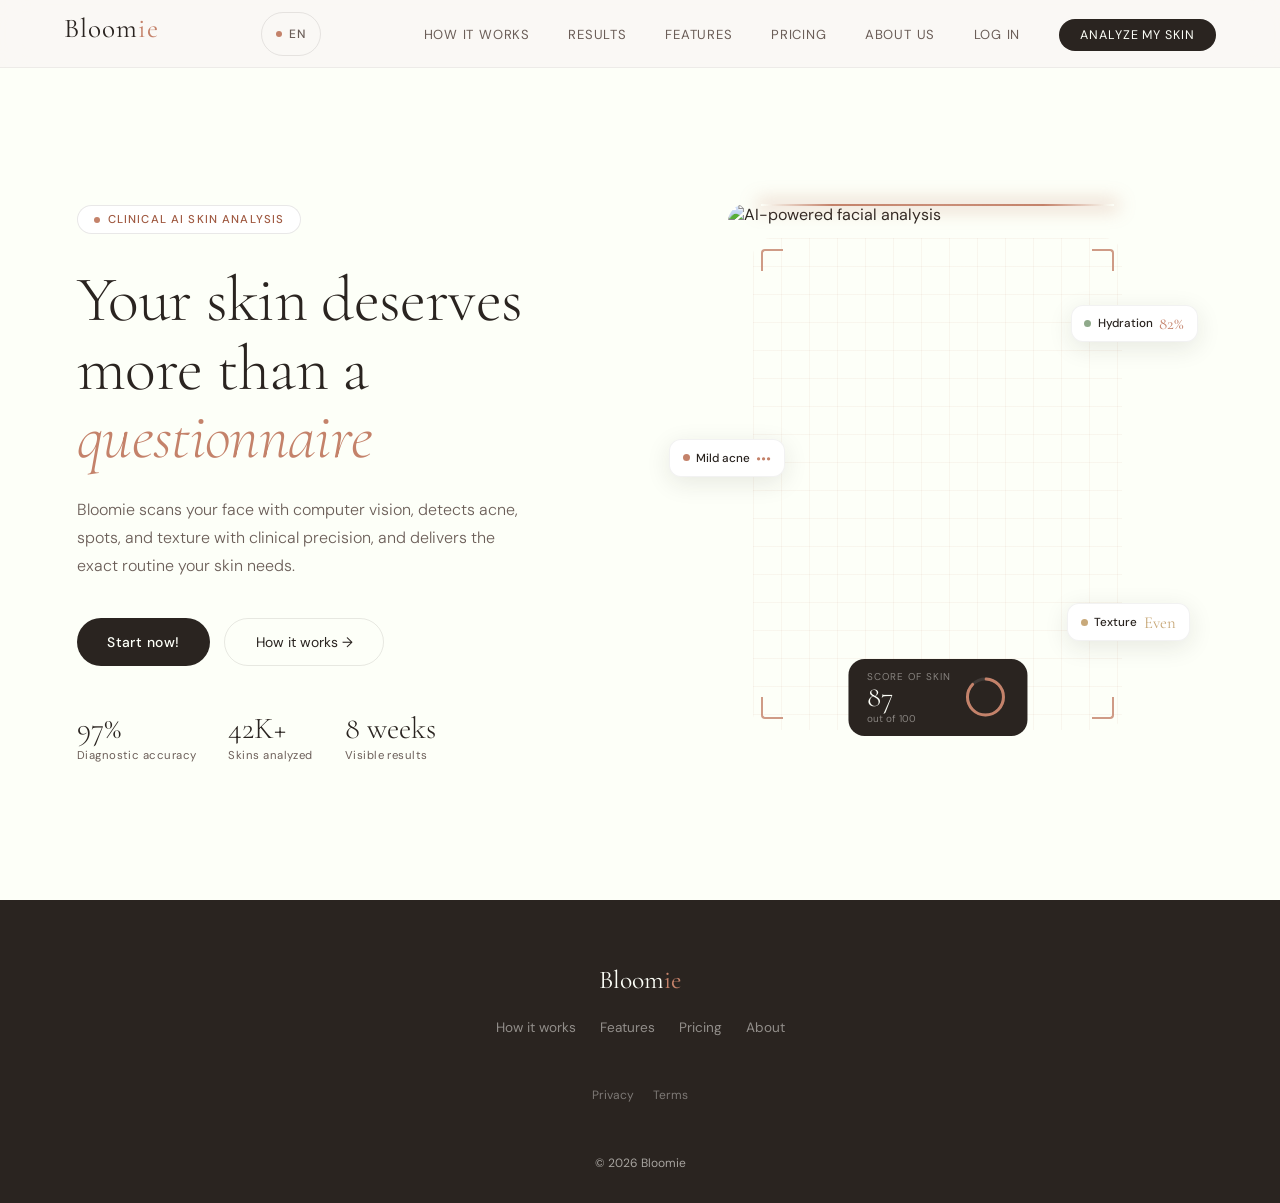
==== index.html @ e4fd3817 "feat(menu-plan): update index html with new URLs" ====
<!doctype html>
<html lang="en">
  <head>
    <meta charset="UTF-8" />
    <meta name="viewport" content="width=device-width, initial-scale=1.0" />
    <title>Bloomie — AI Skin Analysis & Personalized Skincare</title>
    <meta name="description" content="AI-powered skin analysis that detects acne, spots, and texture to create your personalized skincare routine." />
    <meta name="robots" content="index, follow" />
    <link rel="canonical" href="https://bloomie.app/" />
    <meta property="og:type" content="website" />
    <meta property="og:url" content="https://bloomie.app/" />
    <meta property="og:title" content="Bloomie — AI Skin Analysis" />
    <meta property="og:description" content="Upload a photo and get a personalized skincare routine powered by AI." />
    <meta property="og:image" content="https://bloomie.app/assets/og-cover.jpg" />
    <meta name="twitter:card" content="summary_large_image" />
    <meta name="twitter:title" content="Bloomie — AI Skin Analysis" />
    <meta name="twitter:description" content="Smarter skincare powered by AI." />
    <meta name="twitter:image" content="https://bloomie.app/assets/og-cover.jpg" />
    <link rel="icon" href="assets/favicon.ico" />
    <link rel="icon" href="assets/favicon.svg" type="image/svg+xml" />
    <link rel="apple-touch-icon" href="assets/apple-touch-icon.png" />
    <link rel="preconnect" href="https://fonts.googleapis.com" />
    <link rel="preconnect" href="https://fonts.gstatic.com" crossorigin />
    <link href="https://fonts.googleapis.com/css2?family=Cormorant+Garamond:ital,wght@0,300;0,400;0,500;1,300;1,400&family=DM+Sans:wght@300;400;500&display=swap" rel="stylesheet" />
    <link rel="stylesheet" href="/css/styles.css" />
  </head>
  <body>

    <nav id="site-nav" class="site-nav" role="navigation" aria-label="Main navigation">
      <a href="index.html" class="nav-logo" aria-label="Bloomie — home">Bloom<span>ie</span></a>
      <button class="nav-toggle" id="nav-toggle" aria-label="Toggle menu" aria-expanded="false">
        <span></span>
        <span></span>
        <span></span>
      </button>

      <!-- BOTÓN IDIOMA -->
      <button id="lang-btn" onclick="toggleLanguage()" class="lang-btn">EN</button>

      <ul class="nav-links">
        <li><a href="how-it-works.html" data-i18n="nav.how">How it works</a></li>
        <li><a href="results.html" data-i18n="nav.results">Results</a></li>
        <li><a href="features.html" data-i18n="nav.features">Features</a></li>
        <li><a href="pricing.html" data-i18n="nav.pricing">Pricing</a></li>
        <li><a href="about.html" data-i18n="nav.about">About us</a></li>
        <li><a href="https://zealous-grass-0de82540f.7.azurestaticapps.net/" data-i18n="nav.login">Log in</a></li>
        <li><a href="pricing.html" class="nav-cta" data-i18n="nav.cta">Analyze my skin</a></li>
      </ul>
    </nav>

    <section id="hero" aria-labelledby="hero-title">
      <div class="hero-copy">
        <div class="hero-eyebrow" role="note" data-i18n="hero.eyebrow">Clinical AI skin analysis</div>

        <h1 class="hero-h1" id="hero-title" data-i18n="hero.title">
          Your skin deserves<br />more than a<br /><em>questionnaire</em>
        </h1>

        <p class="hero-sub" data-i18n="hero.sub">
          Bloomie scans your face with computer vision, detects acne, spots, and texture with clinical precision, and delivers the exact routine your skin needs.
        </p>

        <div class="hero-actions">
          <a href="https://zealous-grass-0de82540f.7.azurestaticapps.net/" class="btn-primary" data-i18n="hero.cta">¡Empieza ya!</a>
          <a href="how-it-works.html" class="btn-ghost" data-i18n="hero.secondary">How it works →</a>
        </div>

        <div class="hero-trust" aria-label="Trust metrics">
          <div class="trust-item">
            <span class="trust-num">97%</span>
            <span class="trust-label" data-i18n="hero.trust1">Diagnostic accuracy</span>
          </div>
          <div class="trust-item">
            <span class="trust-num">42K+</span>
            <span class="trust-label" data-i18n="hero.trust2">Skins analyzed</span>
          </div>
          <div class="trust-item">
            <span class="trust-num">8 weeks</span>
            <span class="trust-label" data-i18n="hero.trust3">Visible results</span>
          </div>
        </div>
      </div>

      <div class="hero-visual" aria-label="AI-powered facial scan">
        <div class="scan-scene">
          <div class="corner corner-tl" aria-hidden="true"></div>
          <div class="corner corner-tr" aria-hidden="true"></div>
          <div class="corner corner-bl" aria-hidden="true"></div>
          <div class="corner corner-br" aria-hidden="true"></div>
          <div class="scan-grid" aria-hidden="true"></div>
          <div class="scan-beam" aria-hidden="true"></div>
          <img src="assets/scanner.png" alt="AI-powered facial analysis" style="width:100%;height:100%;object-fit:cover;border-radius:18px;" />
          <div class="atag atag-hydra" aria-label="Hydration: 82%">
            <span class="atag-dot" style="background:var(--sage)" aria-hidden="true"></span>
            <span data-i18n="hero.tag.hydration">Hydration</span> <span class="atag-val">82%</span>
          </div>
          <div class="atag atag-acne" aria-label="Mild acne detected">
            <span class="atag-dot" style="background:var(--rose)" aria-hidden="true"></span>
            <span data-i18n="hero.tag.acne">Mild acne</span>
            <span class="atag-val" style="color:var(--rose)">•••</span>
          </div>
          <div class="atag atag-tex" aria-label="Even texture">
            <span class="atag-dot" style="background:var(--gold)" aria-hidden="true"></span>
            <span data-i18n="hero.tag.texture">Texture</span>
            <span class="atag-val" style="color:var(--gold)" data-i18n="hero.tag.even">Even</span>
          </div>
          <div class="score-ring" role="status" aria-label="Skin score: 87 out of 100">
            <div>
              <div class="ring-label" data-i18n="hero.score.label">Score of skin</div>
              <div class="ring-val">87</div>
              <div class="ring-sub" data-i18n="hero.score.sub">out of 100</div>
            </div>
            <svg width="44" height="44" viewBox="0 0 44 44" aria-hidden="true">
              <circle cx="22" cy="22" r="18" fill="none" stroke="rgba(255,255,255,0.1)" stroke-width="3" />
              <circle cx="22" cy="22" r="18" fill="none" stroke="#C4826A" stroke-width="3" stroke-dasharray="98 15" stroke-dashoffset="28" stroke-linecap="round" />
            </svg>
          </div>
        </div>
      </div>
    </section>

    <footer class="site-footer" role="contentinfo">
      <div class="footer-inner">
        <div class="footer-brand">Bloom<span>ie</span></div>
        <nav class="footer-nav" aria-label="Secondary navigation">
          <a href="how-it-works.html" data-i18n="footer.how">How it works</a>
          <a href="features.html" data-i18n="footer.features">Features</a>
          <a href="pricing.html" data-i18n="footer.pricing">Pricing</a>
          <a href="about.html" data-i18n="footer.about">About</a>
        </nav>
        <div class="footer-legal">
          <a href="#" data-i18n="footer.privacy">Privacy</a>
          <a href="#" data-i18n="footer.terms">Terms</a>
        </div>
      </div>
      <p class="footer-copy">© 2026 Bloomie</p>
    </footer>

    <script src="js/i18n.js"></script>
  </body>
</html>
---- css/styles.css ----
/* ============================================================
   BLOOMIE — Global Stylesheet
   Estructura: Variables → Reset → Base → Nav → Footer →
               Hero → How It Works → Results → Features →
               Pricing → About → Utilities → Responsive
   ============================================================ */

/* ── CUSTOM PROPERTIES ─────────────────────────────────────── */
:root {
  --cream: #fdfff8;
  --blush: #f0e4dc;
  --rose: #c4826a;
  --rose-deep: #a05a42;
  --rose-pale: #edd6cc;
  --sage: #8fa98a;
  --sage-pale: #d4e2d0;
  --charcoal: #2a2420;
  --mid: #6b5e58;
  --mist: #f5f0ec;
  --white: #ffffff;
  --gold: #c8a97a;
  --gold-pale: #f0e8d8;
  --border: rgba(42, 36, 32, 0.1);
  --border-light: rgba(42, 36, 32, 0.06);
  --ff-display: "Cormorant Garamond", serif;
  --ff-body: "DM Sans", sans-serif;
}

/* ── RESET ──────────────────────────────────────────────────── */
*,
*::before,
*::after {
  box-sizing: border-box;
  margin: 0;
  padding: 0;
}

/* ── BASE ───────────────────────────────────────────────────── */
html {
  scroll-behavior: smooth;
}

body {
  font-family: var(--ff-body);
  background: var(--cream);
  color: var(--charcoal);
  overflow-x: hidden;
  -webkit-font-smoothing: antialiased;
}

/* ── NAVIGATION ─────────────────────────────────────────────── */
.site-nav {
  position: fixed;
  top: 0;
  left: 0;
  right: 0;
  z-index: 100;
  display: flex;
  align-items: center;
  justify-content: space-between;
  padding: 0 5vw;
  height: 68px;
  background: rgba(250, 248, 244, 0.88);
  backdrop-filter: blur(16px);
  -webkit-backdrop-filter: blur(16px);
  border-bottom: 1px solid var(--border-light);
  transition: box-shadow 0.3s;
}

.site-nav.scrolled {
  box-shadow: 0 2px 24px rgba(42, 36, 32, 0.07);
}

.nav-logo {
  font-family: var(--ff-display);
  font-size: 1.7rem;
  font-weight: 400;
  letter-spacing: 0.04em;
  color: var(--charcoal);
  text-decoration: none;
}

.nav-logo span {
  color: var(--rose);
}

.nav-links {
  display: flex;
  gap: 2.4rem;
  list-style: none;
  align-items: center;
}

.nav-links a {
  font-size: 0.82rem;
  font-weight: 400;
  letter-spacing: 0.06em;
  text-transform: uppercase;
  color: var(--mid);
  text-decoration: none;
  transition: color 0.2s;
}

.nav-links a:hover {
  color: var(--rose);
}

.nav-links .nav-cta {
  background: var(--charcoal);
  color: var(--cream);
  padding: 0.52rem 1.35rem;
  border-radius: 50px;
  font-size: 0.78rem;
  letter-spacing: 0.07em;
  transition: background 0.22s;
}

.nav-links .nav-cta:hover {
  background: var(--rose);
  color: var(--cream);
}

/* ── LANG BUTTON ─────────────────────────────────────────────── */
.lang-btn {
  display: flex;
  align-items: center;
  gap: 7px;
  padding: 0 14px;
  height: 34px;
  border-radius: 50px;
  border: 1px solid var(--border);
  background: transparent;
  cursor: pointer;
  font-size: 0.75rem;
  font-weight: 500;
  letter-spacing: 0.08em;
  color: var(--mid);
  font-family: var(--ff-body);
  transition: border-color 0.2s, background 0.2s, color 0.2s;
  min-height: unset;
}

.lang-btn::before {
  content: "";
  width: 6px;
  height: 6px;
  border-radius: 50%;
  background: var(--rose);
  flex-shrink: 0;
}

.lang-btn:hover {
  border-color: var(--rose);
  color: var(--rose);
  background: rgba(196, 130, 106, 0.06);
}

/* ── NAVBAR RESPONSIVE ─────────────────────────────────────── */
.nav-toggle {
  display: none;
  width: 28px;
  height: 22px;
  position: relative;
  background: none;
  border: none;
  cursor: pointer;
  padding: 0;
  min-height: unset;
  flex-shrink: 0;
}

/* hamburger lines */
.nav-toggle span {
  position: absolute;
  left: 0;
  width: 100%;
  height: 2px;
  background: var(--charcoal);
  border-radius: 2px;
  transition: transform 0.3s ease, opacity 0.3s ease, top 0.3s ease;
}

.nav-toggle span:nth-child(1) { top: 2px; }
.nav-toggle span:nth-child(2) { top: 10px; }
.nav-toggle span:nth-child(3) { top: 18px; }

/* X animation when open */
.nav-toggle.open span:nth-child(1) {
  top: 10px;
  transform: rotate(45deg);
}
.nav-toggle.open span:nth-child(2) {
  opacity: 0;
  transform: scaleX(0);
}
.nav-toggle.open span:nth-child(3) {
  top: 10px;
  transform: rotate(-45deg);
}

/* ── MOBILE NAV ──────────────────────────────────────────── */
@media (max-width: 768px) {
  .site-nav {
    padding: 0 5vw;
    flex-wrap: nowrap;
  }

  .nav-toggle {
    display: flex;
    flex-direction: column;
    justify-content: center;
    order: 3;
  }

  /* Push lang-btn before toggle */
  .lang-btn {
    order: 2;
    margin-left: auto;
    margin-right: 1rem;
  }

  .nav-logo {
    order: 1;
  }

  .nav-links {
    display: none;
    position: absolute;
    top: 68px;
    left: 0;
    right: 0;
    background: var(--cream);
    width: 100%;
    flex-direction: column;
    align-items: center;
    gap: 1.5rem;
    padding: 2rem 1rem;
    border-bottom: 1px solid var(--border-light);
    box-shadow: 0 8px 24px rgba(42,36,32,0.08);
    z-index: 99;
    animation: none;
  }

  .nav-links.active {
    display: flex;
  }

  .nav-links a {
    font-size: 0.95rem;
    letter-spacing: 0.04em;
  }

  .nav-links .nav-cta {
    margin-top: 0.5rem;
    padding: 0.75rem 2rem;
    font-size: 0.85rem;
  }
}

/* ── FOOTER ─────────────────────────────────────────────────── */
/* FOOTER MINIMAL */
.site-footer {
  background: var(--charcoal);
  color: rgba(250, 248, 244, 0.6);
  padding: 4rem 6vw 2rem;
  text-align: center;
}

/* CONTENEDOR */
.footer-inner {
  display: flex;
  flex-direction: column;
  align-items: center;
  gap: 1.5rem;
}

/* MARCA */
.footer-brand {
  font-family: var(--ff-display);
  font-size: 1.6rem;
  color: var(--cream);
}

.footer-brand span {
  color: var(--rose);
}

/* NAV LINKS */
.footer-nav {
  display: flex;
  gap: 1.5rem;
  flex-wrap: wrap;
  justify-content: center;
}

.footer-nav a {
  text-decoration: none;
  font-size: 0.85rem;
  color: rgba(250, 248, 244, 0.5);
  transition: color 0.2s;
}

.footer-nav a:hover {
  color: var(--rose);
}

/* LEGAL */
.footer-legal {
  display: flex;
  gap: 1.2rem;
}

.footer-legal a {
  font-size: 0.75rem;
  color: rgba(250, 248, 244, 0.4);
  text-decoration: none;
}

.footer-legal a:hover {
  color: var(--cream);
}

/* COPY */
.footer-copy {
  margin-top: 1.5rem;
  font-size: 0.75rem;
}

/* ── SHARED SECTION TOKENS ──────────────────────────────────── */
.section-tag {
  display: inline-block;
  font-size: 0.71rem;
  font-weight: 500;
  letter-spacing: 0.12em;
  text-transform: uppercase;
  color: var(--rose);
  margin-bottom: 0.9rem;
}

.section-title {
  font-family: var(--ff-display);
  font-size: clamp(2.1rem, 4vw, 3.2rem);
  font-weight: 300;
  line-height: 1.14;
  color: var(--charcoal);
  margin-bottom: 1.1rem;
}

.section-title em {
  font-style: italic;
  color: var(--rose);
}

.section-sub {
  font-size: 0.97rem;
  font-weight: 300;
  color: var(--mid);
  line-height: 1.75;
  max-width: 520px;
}

/* ── SHARED BUTTONS ─────────────────────────────────────────── */
.btn-primary {
  display: inline-flex;
  align-items: center;
  gap: 0.45rem;
  background: var(--charcoal);
  color: var(--cream);
  padding: 0.88rem 1.9rem;
  border-radius: 50px;
  font-size: 0.87rem;
  font-weight: 500;
  letter-spacing: 0.03em;
  text-decoration: none;
  border: none;
  cursor: pointer;
  transition:
    background 0.24s,
    transform 0.24s,
    box-shadow 0.24s;
}

.btn-primary:hover {
  background: var(--rose);
  transform: translateY(-2px);
  box-shadow: 0 8px 24px rgba(196, 130, 106, 0.35);
}

.btn-ghost {
  display: inline-flex;
  align-items: center;
  gap: 0.45rem;
  background: transparent;
  color: var(--charcoal);
  padding: 0.88rem 1.9rem;
  border-radius: 50px;
  font-size: 0.87rem;
  font-weight: 400;
  text-decoration: none;
  border: 1px solid var(--border);
  cursor: pointer;
  transition:
    border-color 0.24s,
    color 0.24s,
    transform 0.24s;
}

.btn-ghost:hover {
  border-color: var(--rose);
  color: var(--rose);
  transform: translateY(-2px);
}

/* ── REVEAL ANIMATION ───────────────────────────────────────── */
.reveal {
  opacity: 0;
  transform: translateY(28px);
  transition:
    opacity 0.65s ease,
    transform 0.65s ease;
}

.reveal.visible {
  opacity: 1;
  transform: none;
}

/* ═══════════════════════════════════════════════════════════════
   PAGE: index.html — HERO
   ══════════════════════════════════════════════════════════════ */

#hero {
  min-height: 100vh;
  display: grid;
  grid-template-columns: 1fr 1fr;
  align-items: center;
  padding: 0 6vw;
  padding-top: 68px;
  gap: 4rem;
  overflow: hidden;
}

.hero-copy {
  position: relative;
  z-index: 2;
}

.hero-eyebrow {
  display: inline-flex;
  align-items: center;
  gap: 0.5rem;
  background: var(--white);
  border: 1px solid var(--border);
  border-radius: 50px;
  padding: 0.38rem 1rem;
  font-size: 0.71rem;
  font-weight: 500;
  letter-spacing: 0.1em;
  text-transform: uppercase;
  color: var(--rose-deep);
  margin-bottom: 2rem;
  animation: fade-up 0.7s ease both;
}

.hero-eyebrow::before {
  content: "";
  width: 6px;
  height: 6px;
  border-radius: 50%;
  background: var(--rose);
  animation: pulse 2s ease-in-out infinite;
  flex-shrink: 0;
}

.hero-h1 {
  font-family: var(--ff-display);
  font-size: clamp(2.8rem, 5vw, 4.6rem);
  font-weight: 300;
  line-height: 1.07;
  letter-spacing: -0.01em;
  color: var(--charcoal);
  margin-bottom: 1.5rem;
  animation: fade-up 0.7s 0.1s ease both;
}

.hero-h1 em {
  font-style: italic;
  color: var(--rose);
}

.hero-sub {
  font-size: 1rem;
  font-weight: 300;
  line-height: 1.75;
  color: var(--mid);
  max-width: 460px;
  margin-bottom: 2.4rem;
  animation: fade-up 0.7s 0.2s ease both;
}

.hero-actions {
  display: flex;
  gap: 0.9rem;
  flex-wrap: wrap;
  animation: fade-up 0.7s 0.3s ease both;
}

.hero-trust {
  display: flex;
  gap: 2rem;
  margin-top: 3rem;
  flex-wrap: wrap;
  animation: fade-up 0.7s 0.42s ease both;
}

.trust-item {
  display: flex;
  flex-direction: column;
}

.trust-num {
  font-family: var(--ff-display);
  font-size: 1.9rem;
  font-weight: 300;
  color: var(--charcoal);
  line-height: 1;
}

.trust-label {
  font-size: 0.71rem;
  color: var(--mid);
  margin-top: 0.2rem;
  letter-spacing: 0.04em;
}

/* Scan visual */
.hero-visual {
  position: relative;
  display: flex;
  align-items: center;
  justify-content: center;
  animation: fade-up 0.9s 0.45s ease both;
}

.scan-scene {
  position: relative;
  width: min(420px, 42vw);
  aspect-ratio: 0.75;
}

.scan-beam {
  position: absolute;
  left: 8%;
  right: 8%;
  height: 2px;
  background: linear-gradient(
    90deg,
    transparent 0%,
    var(--rose) 20%,
    rgba(196, 130, 106, 0.9) 50%,
    var(--rose) 80%,
    transparent 100%
  );
  box-shadow: 0 0 18px 4px rgba(196, 130, 106, 0.35);
  animation: beam-sweep 3s ease-in-out infinite;
  z-index: 10;
}

.scan-grid {
  position: absolute;
  inset: 6%;
  z-index: 9;
  pointer-events: none;
  background-image:
    linear-gradient(rgba(196, 130, 106, 0.07) 1px, transparent 1px),
    linear-gradient(90deg, rgba(196, 130, 106, 0.07) 1px, transparent 1px);
  background-size: 28px 28px;
  border-radius: 18px;
  animation: grid-fade 3s ease-in-out infinite;
}

.corner {
  position: absolute;
  width: 22px;
  height: 22px;
  z-index: 11;
  border-color: var(--rose);
  border-style: solid;
  opacity: 0.8;
}

.corner-tl {
  top: 8%;
  left: 8%;
  border-width: 2px 0 0 2px;
  border-radius: 4px 0 0 0;
}
.corner-tr {
  top: 8%;
  right: 8%;
  border-width: 2px 2px 0 0;
  border-radius: 0 4px 0 0;
}
.corner-bl {
  bottom: 8%;
  left: 8%;
  border-width: 0 0 2px 2px;
  border-radius: 0 0 0 4px;
}
.corner-br {
  bottom: 8%;
  right: 8%;
  border-width: 0 2px 2px 0;
  border-radius: 0 0 4px 0;
}

.atag {
  position: absolute;
  z-index: 12;
  background: var(--white);
  border: 1px solid var(--border-light);
  border-radius: 12px;
  padding: 0.45rem 0.8rem;
  box-shadow: 0 6px 24px rgba(42, 36, 32, 0.1);
  font-size: 0.73rem;
  font-weight: 500;
  color: var(--charcoal);
  display: flex;
  align-items: center;
  gap: 0.4rem;
  white-space: nowrap;
  animation: float-bob 3s ease-in-out infinite;
}

.atag-dot {
  width: 7px;
  height: 7px;
  border-radius: 50%;
  flex-shrink: 0;
}

.atag-val {
  font-family: var(--ff-display);
  font-size: 1.05rem;
  font-weight: 400;
  color: var(--rose);
}

.atag-hydra {
  top: 18%;
  right: -12%;
  animation-delay: 0s;
}
.atag-acne {
  top: 42%;
  left: -14%;
  animation-delay: -1s;
}
.atag-tex {
  bottom: 22%;
  right: -10%;
  animation-delay: -2s;
}

.score-ring {
  position: absolute;
  bottom: 5%;
  left: 50%;
  transform: translateX(-50%);
  z-index: 12;
  background: var(--charcoal);
  border-radius: 16px;
  padding: 0.7rem 1.2rem;
  display: flex;
  align-items: center;
  gap: 0.8rem;
}

.ring-label {
  font-size: 0.62rem;
  text-transform: uppercase;
  letter-spacing: 0.1em;
  color: rgba(250, 248, 244, 0.45);
}

.ring-val {
  font-family: var(--ff-display);
  font-size: 1.8rem;
  font-weight: 300;
  color: var(--cream);
  line-height: 1;
}

.ring-sub {
  font-size: 0.62rem;
  color: rgba(250, 248, 244, 0.45);
}

/* ═══════════════════════════════════════════════════════════════
   PAGE: how-it-works.html
   ══════════════════════════════════════════════════════════════ */

#how {
  padding: 7.5rem 6vw;
  background: var(--mist);
}

.how-header {
  text-align: center;
  max-width: 580px;
  margin: 0 auto 5rem;
}

.how-header .section-sub {
  margin: 0 auto;
}

.steps-container,
.steps-row2 {
  display: grid;
  grid-template-columns: repeat(3, 1fr);
  gap: 0;
  position: relative;
}

.steps-row2 {
  margin-top: 2.5rem;
}

.steps-connector {
  position: absolute;
  top: 44px;
  left: calc(16.66% + 20px);
  right: calc(16.66% + 20px);
  height: 1px;
  background: var(--rose-pale);
  z-index: 0;
}

.steps-connector::before,
.steps-connector::after {
  content: "";
  position: absolute;
  top: -3px;
  width: 7px;
  height: 7px;
  border-radius: 50%;
  background: var(--rose-pale);
}

.steps-connector::before {
  left: 0;
}
.steps-connector::after {
  right: 0;
}

.step {
  display: flex;
  flex-direction: column;
  align-items: center;
  text-align: center;
  padding: 0 1.5rem;
  position: relative;
  z-index: 1;
}

.step-num {
  width: 88px;
  height: 88px;
  border-radius: 50%;
  display: flex;
  align-items: center;
  justify-content: center;
  font-family: var(--ff-display);
  font-size: 2rem;
  font-weight: 300;
  color: var(--rose);
  border: 1px solid var(--rose-pale);
  background: var(--cream);
  margin-bottom: 1.5rem;
  flex-shrink: 0;
  transition:
    background 0.3s,
    border-color 0.3s;
}

.step:hover .step-num {
  background: var(--blush);
  border-color: var(--rose);
}

.step-icon {
  font-size: 1.5rem;
  display: block;
  margin-bottom: 0.5rem;
}

.step-title {
  font-size: 1.02rem;
  font-weight: 500;
  margin-bottom: 0.6rem;
}

.step-desc {
  font-size: 0.85rem;
  color: var(--mid);
  line-height: 1.7;
}

.step-badge {
  display: inline-block;
  margin-top: 0.9rem;
  font-size: 0.64rem;
  background: var(--gold-pale);
  color: var(--rose-deep);
  padding: 0.22rem 0.65rem;
  border-radius: 50px;
  font-weight: 500;
  letter-spacing: 0.06em;
}

/* ═══════════════════════════════════════════════════════════════
   PAGE: results.html
   ══════════════════════════════════════════════════════════════ */

#results {
  padding: 7.5rem 6vw;
  background: var(--cream);
}

.results-layout {
  display: grid;
  grid-template-columns: 1fr 1.15fr;
  gap: 5rem;
  align-items: start;
}

.results-stats {
  display: grid;
  grid-template-columns: 1fr 1fr;
  gap: 1.2rem;
  margin-top: 2.5rem;
}

.stat-card {
  background: var(--white);
  border: 1px solid var(--border-light);
  border-radius: 20px;
  padding: 1.6rem 1.4rem;
  transition:
    transform 0.28s,
    box-shadow 0.28s;
}

.stat-card:hover {
  transform: translateY(-4px);
  box-shadow: 0 14px 36px rgba(42, 36, 32, 0.08);
}

.stat-icon {
  font-size: 1.3rem;
  margin-bottom: 0.7rem;
}

.stat-val {
  font-family: var(--ff-display);
  font-size: 2.4rem;
  font-weight: 300;
  color: var(--charcoal);
  line-height: 1;
}

.stat-desc {
  font-size: 0.79rem;
  color: var(--mid);
  margin-top: 0.35rem;
  line-height: 1.5;
}

.testimonials-col {
  display: flex;
  flex-direction: column;
  gap: 1.1rem;
}

.tcard {
  background: var(--white);
  border: 1px solid var(--border-light);
  border-radius: 20px;
  padding: 1.7rem;
  transition: transform 0.28s;
}

.tcard:hover {
  transform: translateX(4px);
}

.stars {
  color: var(--gold);
  font-size: 0.78rem;
  margin-bottom: 0.75rem;
}

.tcard-text {
  font-family: var(--ff-display);
  font-size: 1.02rem;
  font-style: italic;
  line-height: 1.65;
  color: var(--charcoal);
  margin-bottom: 1.1rem;
}

.tcard-author {
  display: flex;
  align-items: center;
  gap: 0.75rem;
}

.tcard-avatar {
  width: 34px;
  height: 34px;
  border-radius: 50%;
  background: var(--blush);
  display: flex;
  align-items: center;
  justify-content: center;
  font-size: 0.76rem;
  font-weight: 500;
  color: var(--rose-deep);
  flex-shrink: 0;
}

.tcard-name {
  font-size: 0.81rem;
  font-weight: 500;
}

.tcard-role {
  font-size: 0.71rem;
  color: var(--mid);
}

/* ═══════════════════════════════════════════════════════════════
   PAGE: features.html
   ══════════════════════════════════════════════════════════════ */

#features {
  padding: 7.5rem 6vw;
  background: var(--mist);
}

.features-header {
  max-width: 560px;
  margin-bottom: 3.5rem;
}

.features-grid {
  display: grid;
  grid-template-columns: repeat(3, 1fr);
  gap: 1.3rem;
}

.feat-card {
  background: var(--white);
  border: 1px solid var(--border-light);
  border-radius: 22px;
  padding: 1.8rem;
  transition:
    transform 0.28s,
    box-shadow 0.28s;
  position: relative;
  overflow: hidden;
}

.feat-card::after {
  content: "";
  position: absolute;
  bottom: 0;
  left: 0;
  right: 0;
  height: 3px;
  background: linear-gradient(90deg, var(--rose-pale), var(--sage-pale));
  opacity: 0;
  transition: opacity 0.3s;
}

.feat-card:hover::after {
  opacity: 1;
}

.feat-card:hover {
  transform: translateY(-5px);
  box-shadow: 0 18px 44px rgba(42, 36, 32, 0.08);
}

.feat-icon {
  font-size: 1.7rem;
  margin-bottom: 0.9rem;
}

.feat-title {
  font-size: 0.97rem;
  font-weight: 500;
  margin-bottom: 0.45rem;
}

.feat-desc {
  font-size: 0.83rem;
  color: var(--mid);
  line-height: 1.65;
}

.feat-tag {
  display: inline-block;
  margin-top: 0.75rem;
  font-size: 0.63rem;
  background: var(--blush);
  color: var(--rose-deep);
  padding: 0.2rem 0.65rem;
  border-radius: 50px;
  font-weight: 500;
  letter-spacing: 0.06em;
}

/* ═══════════════════════════════════════════════════════════════
   PAGE: pricing.html
   ══════════════════════════════════════════════════════════════ */

#pricing {
  padding: 7.5rem 6vw;
  background: var(--cream);
}

.pricing-header {
  text-align: center;
  max-width: 540px;
  margin: 0 auto 1rem;
}

.pricing-toggle {
  display: flex;
  align-items: center;
  gap: 0.9rem;
  justify-content: center;
  margin: 2rem 0 3rem;
}

.toggle-label {
  font-size: 0.83rem;
  color: var(--mid);
}

.toggle-btn {
min-height: unset;
  width: 48px;
  height: 26px;
  border-radius: 50px;
  background: var(--charcoal);
  border: none;
  cursor: pointer;
  position: relative;
  transition: background 0.28s;

  flex-shrink: 0;
  display: inline-block; /* 🔥 importante */
}

.toggle-knob {
  position: absolute;
  top: 3px;
  left: 3px;
  width: 20px;
  height: 20px;
  border-radius: 50%;
  background: var(--cream);
  transition: transform 0.28s;
}

.toggle-btn.active .toggle-knob {
  transform: translateX(21px);
}

.save-badge {
  background: var(--sage-pale);
  color: #3d6e39;
  font-size: 0.68rem;
  padding: 0.18rem 0.55rem;
  border-radius: 50px;
  font-weight: 500;
}

.plans-grid {
  display: grid;
  grid-template-columns: repeat(3, 1fr);
  gap: 1.4rem;
}

.plan-card {
  border-radius: 26px;
  padding: 2.1rem;
  border: 1px solid var(--border-light);
  background: var(--white);
  position: relative;
  transition:
    transform 0.28s,
    box-shadow 0.28s;
}

.plan-card:hover {
  transform: translateY(-4px);
  box-shadow: 0 18px 44px rgba(42, 36, 32, 0.08);
}

.plan-card.featured {
  background: var(--charcoal);
  color: var(--cream);
  border-color: transparent;
  box-shadow: 0 22px 56px rgba(42, 36, 32, 0.2);
}

.plan-badge {
  position: absolute;
  top: -11px;
  left: 50%;
  transform: translateX(-50%);
  background: var(--rose);
  color: var(--white);
  font-size: 0.63rem;
  font-weight: 500;
  letter-spacing: 0.07em;
  text-transform: uppercase;
  padding: 0.28rem 0.95rem;
  border-radius: 50px;
}

.plan-name {
  font-size: 0.76rem;
  text-transform: uppercase;
  letter-spacing: 0.1em;
  color: var(--mid);
  margin-bottom: 0.45rem;
}

.plan-card.featured .plan-name {
  color: rgba(250, 248, 244, 0.45);
}

.plan-price {
  font-family: var(--ff-display);
  font-size: 2.9rem;
  font-weight: 300;
  line-height: 1;
  margin-bottom: 0.25rem;
}

.plan-period {
  font-size: 0.76rem;
  color: var(--mid);
  margin-bottom: 1.4rem;
}

.plan-card.featured .plan-period {
  color: rgba(250, 248, 244, 0.45);
}

.plan-divider {
  height: 1px;
  background: var(--border-light);
  margin-bottom: 1.4rem;
}

.plan-card.featured .plan-divider {
  background: rgba(255, 255, 255, 0.1);
}

.plan-features {
  list-style: none;
  display: flex;
  flex-direction: column;
  gap: 0.7rem;
  margin-bottom: 1.8rem;
}

.plan-features li {
  font-size: 0.83rem;
  display: flex;
  align-items: center;
  gap: 0.55rem;
  color: var(--mid);
}

.plan-card.featured .plan-features li {
  color: rgba(250, 248, 244, 0.72);
}

.plan-features li::before {
  content: "✓";
  color: var(--sage);
  font-weight: 500;
  flex-shrink: 0;
}

.plan-features li.off::before {
  content: "–";
  color: rgba(42, 36, 32, 0.18);
}

.plan-card.featured .plan-features li.off::before {
  color: rgba(250, 248, 244, 0.2);
}

.btn-plan {
  width: 100%;
  padding: 0.82rem;
  border-radius: 50px;
  font-size: 0.83rem;
  font-weight: 500;
  cursor: pointer;
  border: 1px solid var(--border);
  background: var(--cream);
  color: var(--charcoal);
  transition:
    border-color 0.24s,
    color 0.24s,
    transform 0.24s;
}

.btn-plan:hover {
  border-color: var(--rose);
  color: var(--rose);
}

.btn-plan.feat {
  background: var(--rose);
  border-color: var(--rose);
  color: var(--white);
}

.btn-plan.feat:hover {
  background: var(--rose-deep);
  border-color: var(--rose-deep);
  transform: translateY(-1px);
}

.pricing-note {
  text-align: center;
  margin-top: 1.4rem;
  font-size: 0.78rem;
  color: var(--mid);
}

/* ═══════════════════════════════════════════════════════════════
   PAGE: about.html
   ══════════════════════════════════════════════════════════════ */

#about {
  padding: 7.5rem 6vw;
  background: var(--mist);
}

.about-header {
  text-align: center;
  max-width: 640px;
  margin: 0 auto 5rem;
}

.about-subtitle {
  font-size: 1rem;
  font-weight: 500;
  color: var(--charcoal);
  margin-bottom: 1rem;
  letter-spacing: 0.01em;
}

.about-desc {
  font-size: 0.97rem;
  font-weight: 300;
  color: var(--mid);
  line-height: 1.8;
  max-width: 560px;
  margin: 0 auto;
}

.team-grid {
  display: grid;
  grid-template-columns: repeat(5, 1fr);
  gap: 1.3rem;
  max-width: 1100px;
  margin: 0 auto;
}

.team-card {
  background: var(--white);
  border: 1px solid var(--border-light);
  border-radius: 22px;
  overflow: hidden;
  transition:
    transform 0.28s,
    box-shadow 0.28s;
  position: relative;
}

.team-card::after {
  content: "";
  position: absolute;
  bottom: 0;
  left: 0;
  right: 0;
  height: 3px;
  background: linear-gradient(90deg, var(--rose-pale), var(--sage-pale));
  opacity: 0;
  transition: opacity 0.3s;
}

.team-card:hover::after {
  opacity: 1;
}

.team-card:hover {
  transform: translateY(-6px);
  box-shadow: 0 18px 44px rgba(42, 36, 32, 0.09);
}

.card-photo {
  width: 100%;
  aspect-ratio: 0.85;
  overflow: hidden;
  background: var(--blush);
  position: relative;
}

.card-photo img {
  width: 100%;
  height: 100%;
  object-fit: cover;
  object-position: center top;
  display: block;
  transition: transform 0.4s ease;
}

.team-card:hover .card-photo img {
  transform: scale(1.04);
}

.card-photo-placeholder {
  width: 100%;
  height: 100%;
  display: flex;
  flex-direction: column;
  align-items: center;
  justify-content: center;
  gap: 0.6rem;
  background: var(--blush);
}

.placeholder-icon {
  width: 52px;
  height: 52px;
  border-radius: 50%;
  background: var(--rose-pale);
  display: flex;
  align-items: center;
  justify-content: center;
}

.placeholder-icon svg {
  width: 28px;
  height: 28px;
  opacity: 0.55;
}

.placeholder-label {
  font-size: 0.68rem;
  color: var(--mid);
  letter-spacing: 0.06em;
  text-transform: uppercase;
  opacity: 0.6;
}

.card-body {
  padding: 1.15rem 1rem 1.3rem;
  text-align: center;
}

.card-name {
  font-size: 0.97rem;
  font-weight: 500;
  color: var(--charcoal);
  margin-bottom: 0.25rem;
  letter-spacing: 0.01em;
}

.card-role {
  font-size: 0.73rem;
  font-weight: 400;
  color: var(--mid);
  letter-spacing: 0.04em;
  margin-bottom: 0.8rem;
}

.card-tag {
  display: inline-block;
  font-size: 0.63rem;
  background: var(--blush);
  color: var(--rose-deep);
  padding: 0.2rem 0.7rem;
  border-radius: 50px;
  font-weight: 500;
  letter-spacing: 0.06em;
}

/* ═══════════════════════════════════════════════════════════════
   KEYFRAMES
   ══════════════════════════════════════════════════════════════ */

@keyframes fade-up {
  from {
    opacity: 0;
    transform: translateY(24px);
  }
  to {
    opacity: 1;
    transform: translateY(0);
  }
}

@keyframes pulse {
  0%,
  100% {
    opacity: 1;
    transform: scale(1);
  }
  50% {
    opacity: 0.4;
    transform: scale(1.6);
  }
}

@keyframes beam-sweep {
  0% {
    top: 12%;
    opacity: 0;
  }
  8% {
    opacity: 1;
  }
  92% {
    opacity: 1;
  }
  100% {
    top: 88%;
    opacity: 0;
  }
}

@keyframes grid-fade {
  0%,
  100% {
    opacity: 0.4;
  }
  50% {
    opacity: 1;
  }
}

@keyframes float-bob {
  0%,
  100% {
    transform: translateY(0);
  }
  50% {
    transform: translateY(-6px);
  }
}

/* ═══════════════════════════════════════════════════════════════
   RESPONSIVE
   ══════════════════════════════════════════════════════════════ */

@media (max-width: 960px) {
  #hero {
    grid-template-columns: 1fr;
    padding-top: 100px;
    text-align: center;
    gap: 2.5rem;
  }

  .hero-copy {
    display: flex;
    flex-direction: column;
    align-items: center;
  }

  .hero-sub {
    text-align: center;
  }

  .scan-scene {
    width: min(320px, 70vw);
  }

  .atag-acne {
    left: -6%;
  }
  .atag-hydra,
  .atag-tex {
    right: -6%;
  }

  .steps-container,
  .steps-row2 {
    grid-template-columns: 1fr;
    gap: 2.5rem;
  }

  .steps-connector {
    display: none;
  }

  .results-layout {
    grid-template-columns: 1fr;
  }
  .features-grid {
    grid-template-columns: 1fr 1fr;
  }
  .plans-grid {
    grid-template-columns: 1fr;
    max-width: 420px;
    margin: 0 auto;
  }

  .footer-grid {
    grid-template-columns: 1fr 1fr;
  }

  .team-grid {
    grid-template-columns: repeat(3, 1fr);
  }
}

@media (max-width: 680px) {
  .team-grid {
    grid-template-columns: repeat(2, 1fr);
    gap: 1rem;
  }
}

@media (max-width: 600px) {
  section:not(#hero) {
    padding: 5rem 6vw;
  }
  .features-grid {
    grid-template-columns: 1fr;
  }
  .results-stats {
    grid-template-columns: 1fr 1fr;
  }
  .footer-grid {
    grid-template-columns: 1fr;
  }
  .atag {
    display: none;
  }
  .footer-legal {
    gap: 1rem;
  }
}

@media (max-width: 420px) {
  .team-grid {
    grid-template-columns: 1fr;
    max-width: 280px;
  }
}

/* ═══════════════════════════════════════════════════════════════
   RESPONSIVE — MEJORAS PRO (NO CAMBIA DISEÑO)
   ══════════════════════════════════════════════════════════════ */

img {
  max-width: 100%;
  height: auto;
  display: block;
}

.container {
  width: 100%;
  max-width: 1200px;
  margin: 0 auto;
}

button:not(.nav-toggle),
a {
  min-height: 44px;
}

section {
  overflow: hidden;
}

@media (max-width: 600px) {
  .hero-h1 {
    font-size: 2.2rem;
  }

  .hero-sub {
    font-size: 0.9rem;
  }

  .hero-actions {
    flex-direction: column;
    width: 100%;
  }

  .hero-actions .btn-primary,
  .hero-actions .btn-ghost {
    width: 100%;
    justify-content: center;
  }
}

.features-grid,
.plans-grid,
.team-grid {
  width: 100%;
}

@media (max-width: 480px) {
  .section-title {
    font-size: 1.8rem;
  }

  .section-sub {
    font-size: 0.9rem;
  }

  .btn-primary,
  .btn-ghost {
    width: 100%;
    justify-content: center;
  }
}

@media (max-width: 768px) {
  .site-footer {
    padding: 2.5rem 5vw 1.5rem;
  }

  .footer-inner {
    gap: 1rem;
  }

  .footer-nav {
    gap: 1rem;
  }

  .footer-legal {
    gap: 0.8rem;
  }

  .footer-copy {
    margin-top: 1rem;
    font-size: 0.7rem;
  }
}
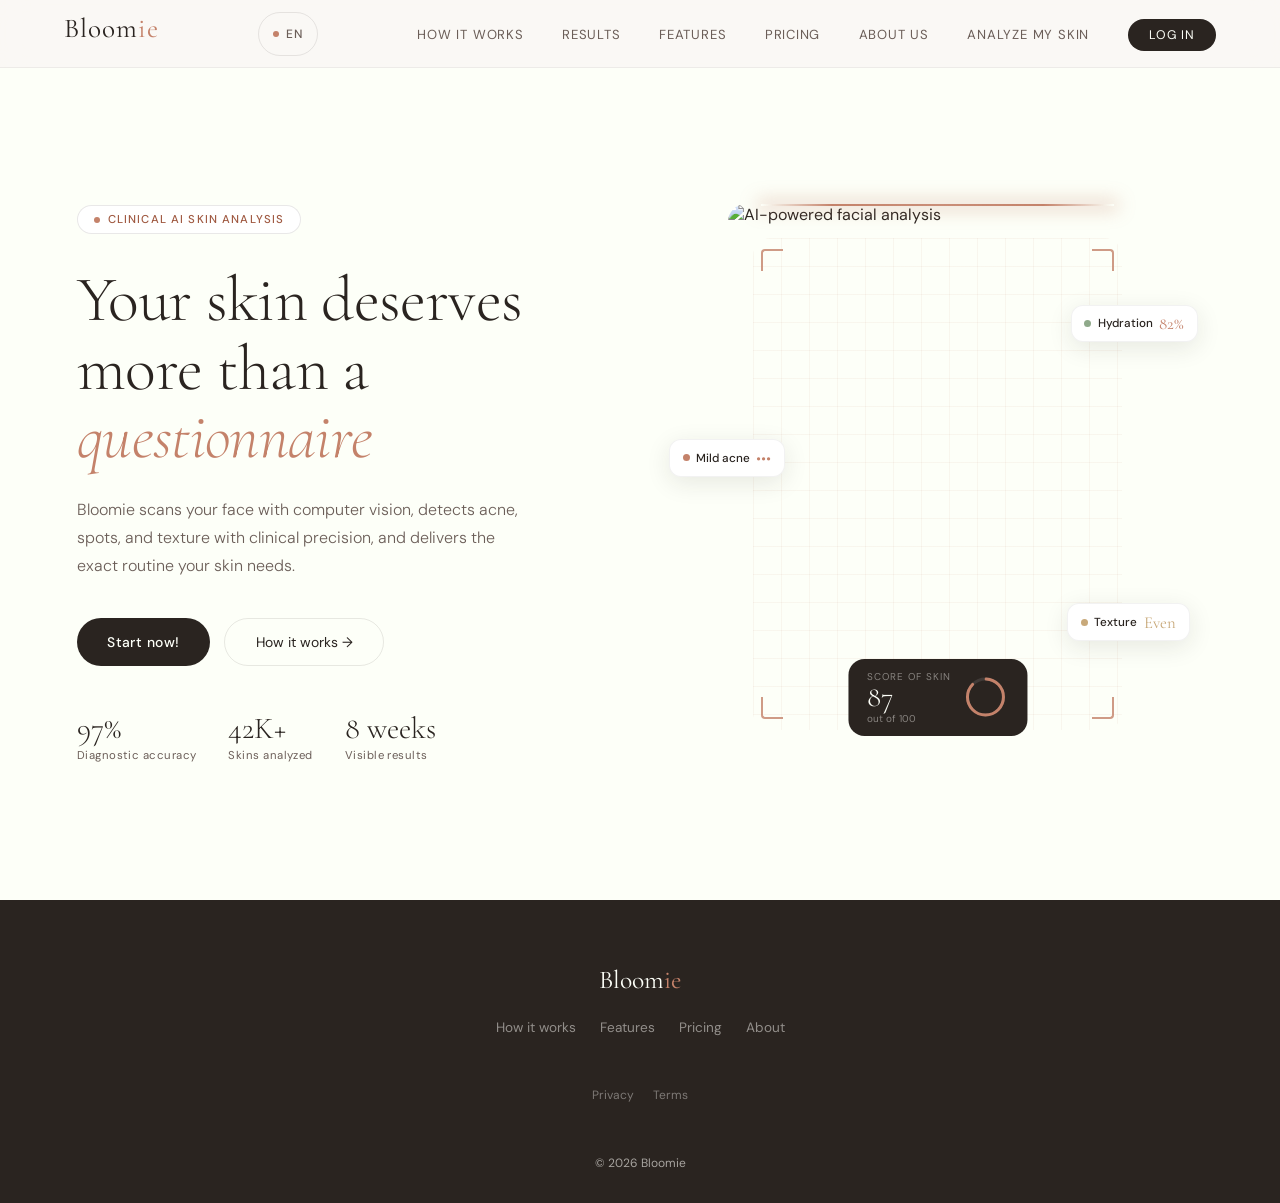
==== commit 918b421e: "feat(button-links): update login button and link to login to the webapp." ====
--- a/index.html
+++ b/index.html
@@ -43,8 +43,8 @@
         <li><a href="features.html" data-i18n="nav.features">Features</a></li>
         <li><a href="pricing.html" data-i18n="nav.pricing">Pricing</a></li>
         <li><a href="about.html" data-i18n="nav.about">About us</a></li>
-        <li><a href="https://zealous-grass-0de82540f.7.azurestaticapps.net/" data-i18n="nav.login">Log in</a></li>
-        <li><a href="pricing.html" class="nav-cta" data-i18n="nav.cta">Analyze my skin</a></li>
+        <li><a href="pricing.html" data-i18n="nav.cta">Analyze my skin</a></li>
+        <li><a href="https://zealous-grass-0de82540f.7.azurestaticapps.net/" class="nav-cta" data-i18n="nav.login">Log in</a></li>
       </ul>
     </nav>
 
@@ -61,7 +61,7 @@
         </p>
 
         <div class="hero-actions">
-          <a href="https://zealous-grass-0de82540f.7.azurestaticapps.net/" class="btn-primary" data-i18n="hero.cta">¡Empieza ya!</a>
+          <a href="https://zealous-grass-0de82540f.7.azurestaticapps.net/" class="btn-primary" data-i18n="hero.cta">Start now!</a>
           <a href="how-it-works.html" class="btn-ghost" data-i18n="hero.secondary">How it works →</a>
         </div>
 
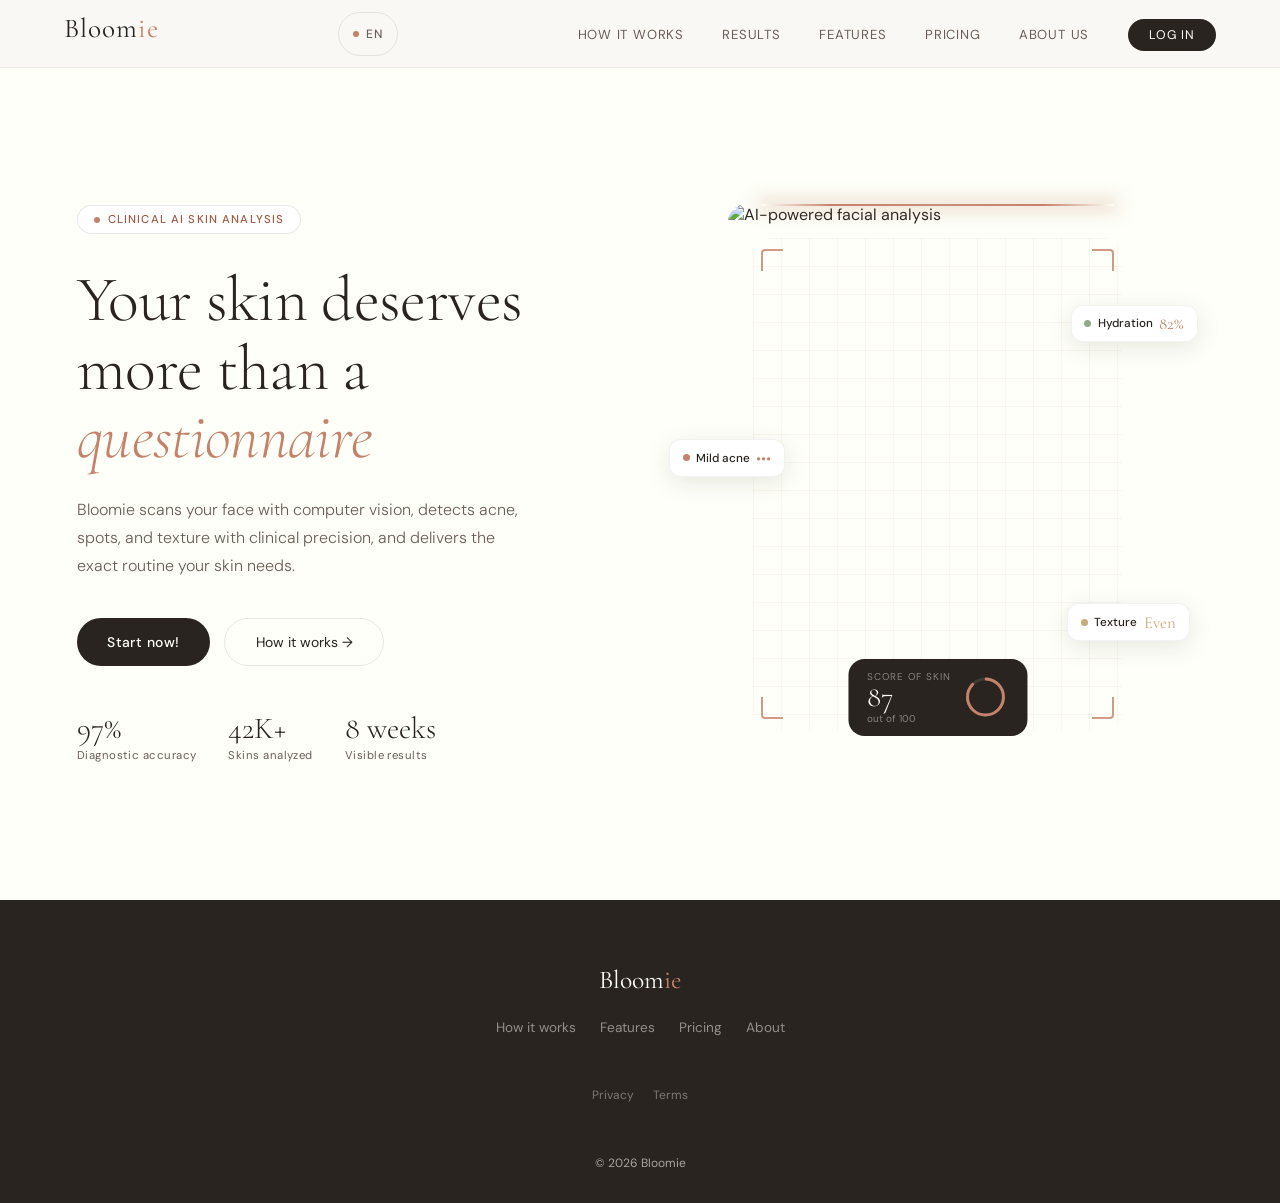
==== commit 180c3171: "feat(button-links): remove redundant button." ====
--- a/index.html
+++ b/index.html
@@ -43,7 +43,6 @@
         <li><a href="features.html" data-i18n="nav.features">Features</a></li>
         <li><a href="pricing.html" data-i18n="nav.pricing">Pricing</a></li>
         <li><a href="about.html" data-i18n="nav.about">About us</a></li>
-        <li><a href="pricing.html" data-i18n="nav.cta">Analyze my skin</a></li>
         <li><a href="https://zealous-grass-0de82540f.7.azurestaticapps.net/" class="nav-cta" data-i18n="nav.login">Log in</a></li>
       </ul>
     </nav>
--- a/css/styles.css
+++ b/css/styles.css
@@ -99,6 +99,7 @@
   color: var(--mid);
   text-decoration: none;
   transition: color 0.2s;
+  white-space: nowrap;
 }
 
 .nav-links a:hover {
@@ -113,6 +114,25 @@
   font-size: 0.78rem;
   letter-spacing: 0.07em;
   transition: background 0.22s;
+  white-space: nowrap;
+}
+
+.site-nav,
+.nav-links,
+.nav-links li {
+  min-width: 0;
+}
+
+@media (max-width: 1024px) {
+  .site-nav {
+    flex-wrap: wrap;
+    gap: 0.75rem;
+  }
+
+  .nav-links {
+    justify-content: flex-end;
+    gap: 1.1rem;
+  }
 }
 
 .nav-links .nav-cta:hover {
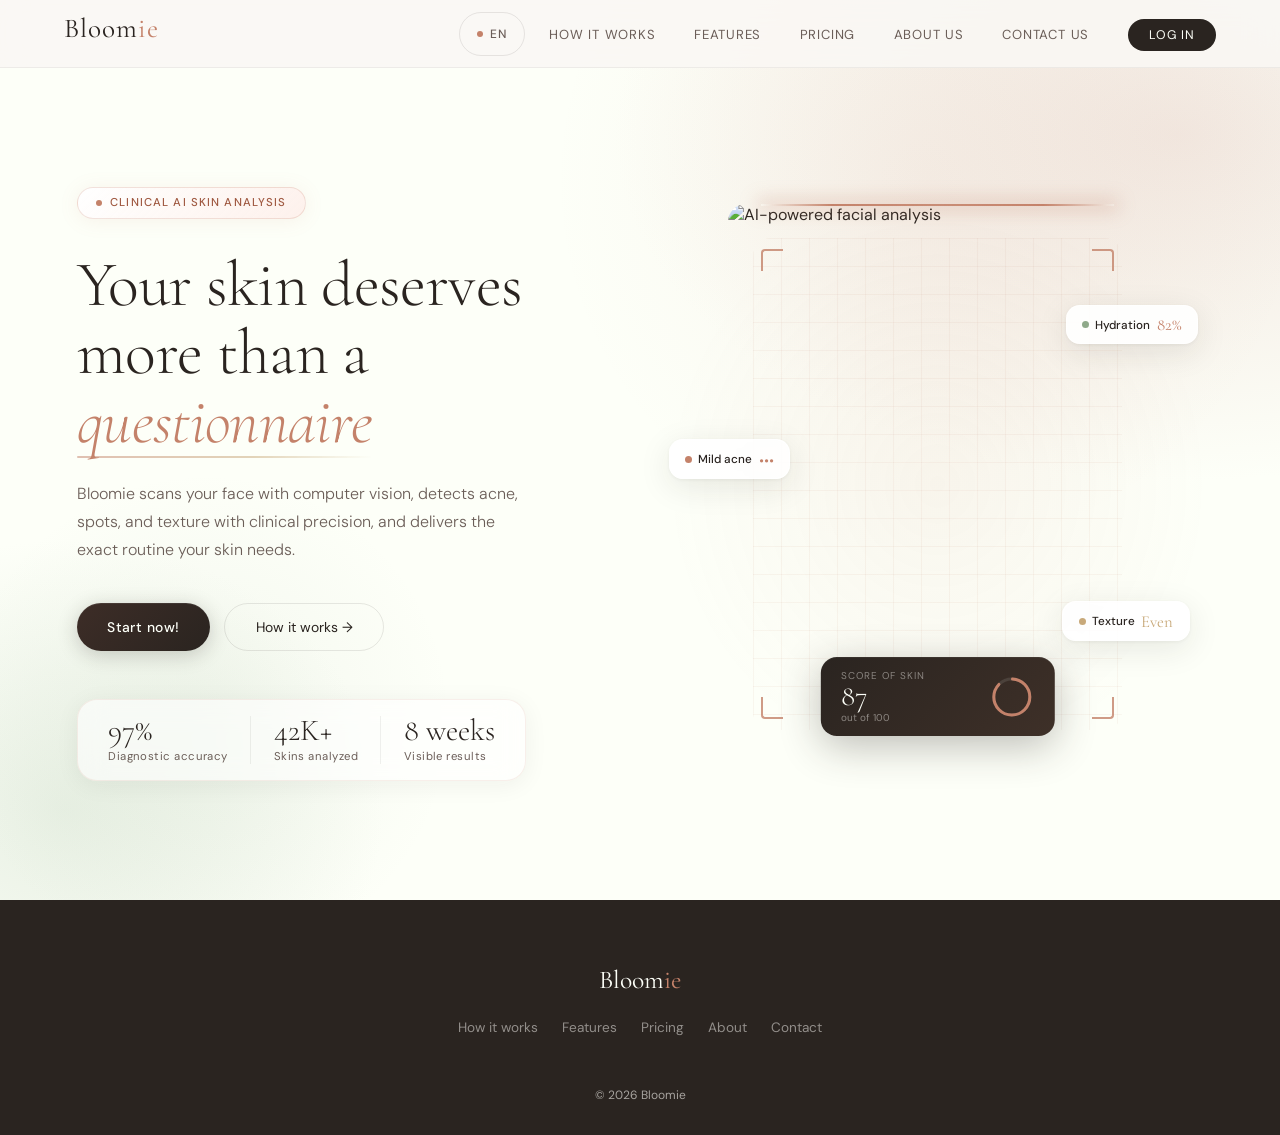
==== commit c24c2d85: "refactor(main-view): improve visual interface" ====
--- a/index.html
+++ b/index.html
@@ -39,11 +39,11 @@
 
       <ul class="nav-links">
         <li><a href="how-it-works.html" data-i18n="nav.how">How it works</a></li>
-        <li><a href="results.html" data-i18n="nav.results">Results</a></li>
         <li><a href="features.html" data-i18n="nav.features">Features</a></li>
         <li><a href="pricing.html" data-i18n="nav.pricing">Pricing</a></li>
         <li><a href="about.html" data-i18n="nav.about">About us</a></li>
-        <li><a href="https://zealous-grass-0de82540f.7.azurestaticapps.net/" class="nav-cta" data-i18n="nav.login">Log in</a></li>
+        <li><a href="contact.html" data-i18n="nav.contact">Contact us</a></li>
+        <li><a href="https://witty-beach-0bf4c770f.7.azurestaticapps.net" class="nav-cta" data-i18n="nav.login">Log in</a></li>
       </ul>
     </nav>
 
@@ -60,7 +60,7 @@
         </p>
 
         <div class="hero-actions">
-          <a href="https://zealous-grass-0de82540f.7.azurestaticapps.net/" class="btn-primary" data-i18n="hero.cta">Start now!</a>
+          <a href="https://witty-beach-0bf4c770f.7.azurestaticapps.net" class="btn-primary" data-i18n="hero.cta">Start now!</a>
           <a href="how-it-works.html" class="btn-ghost" data-i18n="hero.secondary">How it works →</a>
         </div>
 
@@ -126,11 +126,8 @@
           <a href="features.html" data-i18n="footer.features">Features</a>
           <a href="pricing.html" data-i18n="footer.pricing">Pricing</a>
           <a href="about.html" data-i18n="footer.about">About</a>
+          <a href="contact.html" data-i18n="footer.contact">Contact</a>
         </nav>
-        <div class="footer-legal">
-          <a href="#" data-i18n="footer.privacy">Privacy</a>
-          <a href="#" data-i18n="footer.terms">Terms</a>
-        </div>
       </div>
       <p class="footer-copy">© 2026 Bloomie</p>
     </footer>
--- a/css/styles.css
+++ b/css/styles.css
@@ -57,7 +57,8 @@
   z-index: 100;
   display: flex;
   align-items: center;
-  justify-content: space-between;
+  justify-content: flex-start;
+  gap: 1.5rem;
   padding: 0 5vw;
   height: 68px;
   background: rgba(250, 248, 244, 0.88);
@@ -158,6 +159,9 @@
   font-family: var(--ff-body);
   transition: border-color 0.2s, background 0.2s, color 0.2s;
   min-height: unset;
+  margin-left: auto;
+  min-width: 66px;
+  justify-content: center;
 }
 
 .lang-btn::before {
@@ -223,6 +227,7 @@
   .site-nav {
     padding: 0 5vw;
     flex-wrap: nowrap;
+    gap: 0;
   }
 
   .nav-toggle {
@@ -384,7 +389,7 @@
   display: inline-flex;
   align-items: center;
   gap: 0.45rem;
-  background: var(--charcoal);
+  background: linear-gradient(135deg, #3d2d27 0%, var(--charcoal) 100%);
   color: var(--cream);
   padding: 0.88rem 1.9rem;
   border-radius: 50px;
@@ -394,6 +399,7 @@
   text-decoration: none;
   border: none;
   cursor: pointer;
+  box-shadow: 0 4px 20px rgba(42,36,32,0.22), inset 0 1px 0 rgba(255,255,255,0.07);
   transition:
     background 0.24s,
     transform 0.24s,
@@ -401,9 +407,9 @@
 }
 
 .btn-primary:hover {
-  background: var(--rose);
+  background: linear-gradient(135deg, var(--rose) 0%, var(--rose-deep) 100%);
   transform: translateY(-2px);
-  box-shadow: 0 8px 24px rgba(196, 130, 106, 0.35);
+  box-shadow: 0 8px 32px rgba(196,130,106,0.42), 0 2px 8px rgba(196,130,106,0.2);
 }
 
 .btn-ghost {
@@ -450,6 +456,7 @@
    ══════════════════════════════════════════════════════════════ */
 
 #hero {
+  position: relative;
   min-height: 100vh;
   display: grid;
   grid-template-columns: 1fr 1fr;
@@ -458,6 +465,36 @@
   padding-top: 68px;
   gap: 4rem;
   overflow: hidden;
+  background:
+    radial-gradient(ellipse 80% 70% at 92% 15%, rgba(240,228,220,0.85) 0%, transparent 55%),
+    radial-gradient(ellipse 50% 60% at 5% 90%, rgba(212,226,208,0.5) 0%, transparent 50%),
+    var(--cream);
+}
+
+#hero::before {
+  content: "";
+  position: absolute;
+  width: 65%;
+  height: 90%;
+  border-radius: 50%;
+  background: radial-gradient(circle, rgba(196,130,106,0.07) 0%, transparent 65%);
+  top: -25%;
+  right: -5%;
+  pointer-events: none;
+  z-index: 0;
+}
+
+#hero::after {
+  content: "";
+  position: absolute;
+  width: 42%;
+  height: 60%;
+  border-radius: 50%;
+  background: radial-gradient(circle, rgba(143,169,138,0.09) 0%, transparent 65%);
+  bottom: -10%;
+  left: -5%;
+  pointer-events: none;
+  z-index: 0;
 }
 
 .hero-copy {
@@ -469,16 +506,19 @@
   display: inline-flex;
   align-items: center;
   gap: 0.5rem;
-  background: var(--white);
-  border: 1px solid var(--border);
+  background: linear-gradient(135deg, rgba(255,255,255,0.9) 0%, rgba(253,237,232,0.78) 100%);
+  backdrop-filter: blur(12px);
+  -webkit-backdrop-filter: blur(12px);
+  border: 1px solid rgba(196,130,106,0.22);
   border-radius: 50px;
-  padding: 0.38rem 1rem;
+  padding: 0.48rem 1.15rem;
   font-size: 0.71rem;
   font-weight: 500;
   letter-spacing: 0.1em;
   text-transform: uppercase;
   color: var(--rose-deep);
   margin-bottom: 2rem;
+  box-shadow: 0 2px 20px rgba(196,130,106,0.1);
   animation: fade-up 0.7s ease both;
 }
 
@@ -506,6 +546,19 @@
 .hero-h1 em {
   font-style: italic;
   color: var(--rose);
+  position: relative;
+}
+
+.hero-h1 em::after {
+  content: "";
+  position: absolute;
+  bottom: 2px;
+  left: 0;
+  right: 0;
+  height: 2px;
+  background: linear-gradient(90deg, var(--rose) 0%, var(--gold) 60%, transparent 100%);
+  border-radius: 2px;
+  opacity: 0.5;
 }
 
 .hero-sub {
@@ -527,15 +580,29 @@
 
 .hero-trust {
   display: flex;
-  gap: 2rem;
+  width: fit-content;
+  gap: 0;
+  flex-wrap: wrap;
   margin-top: 3rem;
-  flex-wrap: wrap;
   animation: fade-up 0.7s 0.42s ease both;
+  background: rgba(255,255,255,0.62);
+  backdrop-filter: blur(14px);
+  -webkit-backdrop-filter: blur(14px);
+  border: 1px solid rgba(196,130,106,0.13);
+  border-radius: 20px;
+  padding: 1rem 0.5rem;
+  box-shadow: 0 4px 24px rgba(42,36,32,0.06);
 }
 
 .trust-item {
   display: flex;
   flex-direction: column;
+  padding: 0 1.4rem;
+  border-right: 1px solid rgba(42,36,32,0.07);
+}
+
+.trust-item:last-child {
+  border-right: none;
 }
 
 .trust-num {
@@ -556,10 +623,21 @@
 /* Scan visual */
 .hero-visual {
   position: relative;
+  z-index: 1;
   display: flex;
   align-items: center;
   justify-content: center;
   animation: fade-up 0.9s 0.45s ease both;
+}
+
+.hero-visual::before {
+  content: "";
+  position: absolute;
+  inset: -30px;
+  background: radial-gradient(ellipse at center, rgba(196,130,106,0.07) 0%, transparent 65%);
+  border-radius: 50%;
+  pointer-events: none;
+  z-index: -1;
 }
 
 .scan-scene {
@@ -637,11 +715,13 @@
 .atag {
   position: absolute;
   z-index: 12;
-  background: var(--white);
-  border: 1px solid var(--border-light);
-  border-radius: 12px;
-  padding: 0.45rem 0.8rem;
-  box-shadow: 0 6px 24px rgba(42, 36, 32, 0.1);
+  background: rgba(255,255,255,0.88);
+  backdrop-filter: blur(16px);
+  -webkit-backdrop-filter: blur(16px);
+  border: 1px solid rgba(255,255,255,0.65);
+  border-radius: 14px;
+  padding: 0.52rem 0.95rem;
+  box-shadow: 0 8px 32px rgba(42,36,32,0.1), 0 1px 4px rgba(42,36,32,0.06);
   font-size: 0.73rem;
   font-weight: 500;
   color: var(--charcoal);
@@ -688,12 +768,14 @@
   left: 50%;
   transform: translateX(-50%);
   z-index: 12;
-  background: var(--charcoal);
+  background: linear-gradient(135deg, #2a2420 0%, #3e3028 100%);
   border-radius: 16px;
-  padding: 0.7rem 1.2rem;
+  padding: 0.75rem 1.3rem;
   display: flex;
   align-items: center;
   gap: 0.8rem;
+  white-space: nowrap;
+  box-shadow: 0 10px 40px rgba(42,36,32,0.3), inset 0 1px 0 rgba(255,255,255,0.05);
 }
 
 .ring-label {
@@ -716,125 +798,187 @@
   color: rgba(250, 248, 244, 0.45);
 }
 
+.score-ring > div {
+  min-width: 8.5rem;
+}
+
 /* ═══════════════════════════════════════════════════════════════
    PAGE: how-it-works.html
    ══════════════════════════════════════════════════════════════ */
 
 #how {
-  padding: 7.5rem 6vw;
+  padding: 7.5rem 6vw 8rem;
   background: var(--mist);
+  position: relative;
+  overflow: hidden;
+}
+
+#how::before,
+#how::after {
+  content: "";
+  position: absolute;
+  border-radius: 50%;
+  pointer-events: none;
+}
+
+#how::before {
+  width: 560px;
+  height: 560px;
+  background: radial-gradient(circle, rgba(196,130,106,0.08) 0%, transparent 65%);
+  top: -160px;
+  right: -120px;
+}
+
+#how::after {
+  width: 440px;
+  height: 440px;
+  background: radial-gradient(circle, rgba(90,170,130,0.07) 0%, transparent 65%);
+  bottom: -100px;
+  left: -80px;
 }
 
 .how-header {
   text-align: center;
   max-width: 580px;
-  margin: 0 auto 5rem;
+  margin: 0 auto 4rem;
 }
 
 .how-header .section-sub {
   margin: 0 auto;
 }
 
-.steps-container,
-.steps-row2 {
+.how-grid {
   display: grid;
   grid-template-columns: repeat(3, 1fr);
-  gap: 0;
+  gap: 1.4rem;
+}
+
+/* Per-card accent color tokens */
+.step-card:nth-child(1) { --ca: #c4826a; --ca-rgb: 196,130,106; --ca-light: #fef5f2; --ca-pill: #fde8e1; }
+.step-card:nth-child(2) { --ca: #d08050; --ca-rgb: 208,128,80;  --ca-light: #fff5ef; --ca-pill: #fde5d3; }
+.step-card:nth-child(3) { --ca: #8e72c2; --ca-rgb: 142,114,194; --ca-light: #f8f4ff; --ca-pill: #ebe5fa; }
+.step-card:nth-child(4) { --ca: #4fa87a; --ca-rgb: 79,168,122;  --ca-light: #f1faf5; --ca-pill: #d6f0e4; }
+.step-card:nth-child(5) { --ca: #bfa030; --ca-rgb: 191,160,48;  --ca-light: #fdf9ec; --ca-pill: #f3eac8; }
+.step-card:nth-child(6) { --ca: #4490a8; --ca-rgb: 68,144,168;  --ca-light: #f0f8fb; --ca-pill: #d0eaf2; }
+
+.step-card {
+  background: var(--ca-light, var(--white));
+  border: 1px solid rgba(var(--ca-rgb, 42,36,32), 0.14);
+  border-top: 3px solid var(--ca, var(--rose));
+  border-radius: 22px;
+  padding: 1.8rem 1.8rem 1.6rem;
   position: relative;
-}
-
-.steps-row2 {
-  margin-top: 2.5rem;
-}
-
-.steps-connector {
+  overflow: hidden;
+  opacity: 0;
+  transform: translateY(24px);
+  /* entrance transition; hover overrides below */
+  transition:
+    opacity 0.5s ease,
+    transform 0.5s ease,
+    box-shadow 0.3s ease;
+}
+
+/* staggered entrance */
+.how-grid.visible .step-card              { opacity: 1; transform: translateY(0); }
+.how-grid.visible .step-card:nth-child(1) { transition-delay: 0.06s; }
+.how-grid.visible .step-card:nth-child(2) { transition-delay: 0.16s; }
+.how-grid.visible .step-card:nth-child(3) { transition-delay: 0.26s; }
+.how-grid.visible .step-card:nth-child(4) { transition-delay: 0.36s; }
+.how-grid.visible .step-card:nth-child(5) { transition-delay: 0.46s; }
+.how-grid.visible .step-card:nth-child(6) { transition-delay: 0.56s; }
+
+/* decorative large step number in card background */
+.step-card::before {
+  content: attr(data-step);
   position: absolute;
-  top: 44px;
-  left: calc(16.66% + 20px);
-  right: calc(16.66% + 20px);
-  height: 1px;
-  background: var(--rose-pale);
-  z-index: 0;
-}
-
-.steps-connector::before,
-.steps-connector::after {
-  content: "";
-  position: absolute;
-  top: -3px;
-  width: 7px;
-  height: 7px;
-  border-radius: 50%;
-  background: var(--rose-pale);
-}
-
-.steps-connector::before {
-  left: 0;
-}
-.steps-connector::after {
-  right: 0;
-}
-
-.step {
-  display: flex;
-  flex-direction: column;
+  bottom: -1.2rem;
+  right: 0.8rem;
+  font-family: var(--ff-display);
+  font-size: 7.5rem;
+  font-weight: 300;
+  color: var(--ca, var(--rose));
+  opacity: 0.07;
+  line-height: 1;
+  pointer-events: none;
+  user-select: none;
+  transition: opacity 0.3s;
+}
+
+.step-card:hover {
+  transform: translateY(-7px);
+  box-shadow:
+    0 22px 50px rgba(var(--ca-rgb, 42,36,32), 0.16),
+    0 4px 12px rgba(var(--ca-rgb, 42,36,32), 0.08);
+  /* fast hover transitions override the slow entrance ones */
+  transition:
+    opacity 0s,
+    transform 0.26s ease,
+    box-shadow 0.26s ease;
+}
+
+.step-card:hover::before {
+  opacity: 0.13;
+}
+
+.step-card-header {
+  display: flex;
   align-items: center;
-  text-align: center;
-  padding: 0 1.5rem;
-  position: relative;
-  z-index: 1;
-}
-
-.step-num {
-  width: 88px;
-  height: 88px;
-  border-radius: 50%;
+  justify-content: space-between;
+  margin-bottom: 1.5rem;
+}
+
+.step-num-pill {
+  font-size: 0.66rem;
+  font-weight: 600;
+  letter-spacing: 0.11em;
+  color: var(--ca, var(--rose-deep));
+  background: var(--ca-pill, var(--blush));
+  border: 1px solid rgba(var(--ca-rgb, 196,130,106), 0.22);
+  padding: 0.28rem 0.78rem;
+  border-radius: 50px;
+}
+
+.step-icon-wrap {
+  width: 46px;
+  height: 46px;
+  border-radius: 13px;
+  background: var(--ca-pill, rgba(196,130,106,0.12));
+  border: 1px solid rgba(var(--ca-rgb, 196,130,106), 0.2);
   display: flex;
   align-items: center;
   justify-content: center;
-  font-family: var(--ff-display);
-  font-size: 2rem;
-  font-weight: 300;
-  color: var(--rose);
-  border: 1px solid var(--rose-pale);
-  background: var(--cream);
-  margin-bottom: 1.5rem;
+  color: var(--ca, var(--rose));
   flex-shrink: 0;
-  transition:
-    background 0.3s,
-    border-color 0.3s;
-}
-
-.step:hover .step-num {
-  background: var(--blush);
-  border-color: var(--rose);
-}
-
-.step-icon {
-  font-size: 1.5rem;
-  display: block;
-  margin-bottom: 0.5rem;
-}
-
-.step-title {
+  transition: transform 0.26s ease, box-shadow 0.26s ease;
+}
+
+.step-card:hover .step-icon-wrap {
+  transform: translateY(-4px) scale(1.1);
+  box-shadow: 0 8px 20px rgba(var(--ca-rgb, 196,130,106), 0.28);
+}
+
+.step-card-title {
   font-size: 1.02rem;
   font-weight: 500;
-  margin-bottom: 0.6rem;
-}
-
-.step-desc {
-  font-size: 0.85rem;
+  color: var(--charcoal);
+  margin-bottom: 0.5rem;
+  letter-spacing: 0.01em;
+}
+
+.step-card-desc {
+  font-size: 0.84rem;
   color: var(--mid);
   line-height: 1.7;
+  margin-bottom: 1.4rem;
 }
 
 .step-badge {
   display: inline-block;
-  margin-top: 0.9rem;
   font-size: 0.64rem;
-  background: var(--gold-pale);
-  color: var(--rose-deep);
-  padding: 0.22rem 0.65rem;
+  background: var(--ca-pill, var(--gold-pale));
+  color: var(--ca, var(--rose-deep));
+  border: 1px solid rgba(var(--ca-rgb, 196,130,106), 0.18);
+  padding: 0.24rem 0.74rem;
   border-radius: 50px;
   font-weight: 500;
   letter-spacing: 0.06em;
@@ -966,63 +1110,189 @@
    ══════════════════════════════════════════════════════════════ */
 
 #features {
-  padding: 7.5rem 6vw;
-  background: var(--mist);
+  padding: 7.5rem 6vw 8rem;
+  background: var(--cream);
+  position: relative;
+  overflow: hidden;
+}
+
+#features::before {
+  content: "";
+  position: absolute;
+  width: 500px;
+  height: 500px;
+  border-radius: 50%;
+  background: radial-gradient(circle, rgba(106,126,90,0.06) 0%, transparent 65%);
+  bottom: -80px;
+  right: -100px;
+  pointer-events: none;
 }
 
 .features-header {
+  text-align: center;
   max-width: 560px;
-  margin-bottom: 3.5rem;
+  margin: 0 auto 3.5rem;
+}
+
+.features-header .section-sub {
+  margin: 0 auto;
 }
 
 .features-grid {
   display: grid;
   grid-template-columns: repeat(3, 1fr);
-  gap: 1.3rem;
-}
+  gap: 1.2rem;
+}
+
+/* Bento: card 1 wide (2 cols), card 4 wide (2 cols) — mirror layout */
+.feat-card:nth-child(1) { grid-column: span 2; }
+.feat-card--wide        { grid-column: span 2; }
 
 .feat-card {
   background: var(--white);
   border: 1px solid var(--border-light);
-  border-radius: 22px;
-  padding: 1.8rem;
-  transition:
-    transform 0.28s,
-    box-shadow 0.28s;
+  border-radius: 24px;
+  padding: 2rem;
   position: relative;
   overflow: hidden;
-}
-
-.feat-card::after {
+  display: flex;
+  flex-direction: column;
+  opacity: 0;
+  transform: scale(0.96) translateY(14px);
+  transition:
+    opacity 0.45s ease,
+    transform 0.45s ease,
+    box-shadow 0.28s ease;
+}
+
+/* Animated rose→gold top accent line */
+.feat-card::before {
   content: "";
   position: absolute;
-  bottom: 0;
-  left: 0;
-  right: 0;
+  top: 0; left: 0; right: 0;
   height: 3px;
-  background: linear-gradient(90deg, var(--rose-pale), var(--sage-pale));
-  opacity: 0;
-  transition: opacity 0.3s;
-}
-
-.feat-card:hover::after {
-  opacity: 1;
-}
+  background: linear-gradient(90deg, var(--rose) 0%, #c97a3e 50%, var(--gold) 100%);
+  border-radius: 24px 24px 0 0;
+  transform: scaleX(0);
+  transform-origin: left;
+  transition: transform 0.38s ease;
+}
+
+.feat-card:hover::before {
+  transform: scaleX(1);
+}
+
+/* Staggered entrance (scale, not translateY like how-it-works) */
+.features-grid.visible .feat-card               { opacity: 1; transform: scale(1) translateY(0); }
+.features-grid.visible .feat-card:nth-child(1)  { transition-delay: 0.06s; }
+.features-grid.visible .feat-card:nth-child(2)  { transition-delay: 0.16s; }
+.features-grid.visible .feat-card:nth-child(3)  { transition-delay: 0.26s; }
+.features-grid.visible .feat-card:nth-child(4)  { transition-delay: 0.36s; }
 
 .feat-card:hover {
-  transform: translateY(-5px);
-  box-shadow: 0 18px 44px rgba(42, 36, 32, 0.08);
-}
-
-.feat-icon {
-  font-size: 1.7rem;
-  margin-bottom: 0.9rem;
+  transform: scale(1) translateY(-5px);
+  box-shadow:
+    0 24px 56px rgba(42,36,32,0.1),
+    0 4px 16px rgba(196,130,106,0.07);
+  transition:
+    opacity 0s,
+    transform 0.26s ease,
+    box-shadow 0.26s ease;
+}
+
+/* Icon container: gradient fill, white SVG icon */
+.feat-icon-wrap {
+  width: 52px;
+  height: 52px;
+  border-radius: 16px;
+  background: linear-gradient(135deg, var(--rose) 0%, var(--rose-deep) 100%);
+  display: flex;
+  align-items: center;
+  justify-content: center;
+  color: #fff;
+  margin-bottom: 1.5rem;
+  flex-shrink: 0;
+  box-shadow: 0 8px 22px rgba(196,130,106,0.32);
+  transition: transform 0.26s ease, box-shadow 0.26s ease;
+}
+
+.feat-card:hover .feat-icon-wrap {
+  transform: scale(1.1) rotate(-4deg);
+  box-shadow: 0 14px 32px rgba(196,130,106,0.42);
+}
+
+/* Card 1 (AI — wide): horizontal layout, purple-rose gradient icon */
+.feat-card:nth-child(1) {
+  flex-direction: row;
+  align-items: flex-start;
+  gap: 2rem;
+}
+
+.feat-card:nth-child(1) .feat-icon-wrap {
+  width: 64px;
+  height: 64px;
+  border-radius: 20px;
+  margin-bottom: 0;
+  background: linear-gradient(135deg, var(--rose) 0%, #8058c0 100%);
+  box-shadow: 0 10px 28px rgba(140,90,190,0.3);
+}
+
+/* Card 4 (Dermatology — wide): horizontal layout, sage gradient icon */
+.feat-card--wide {
+  flex-direction: row;
+  align-items: center;
+  gap: 2rem;
+}
+
+.feat-card--wide .feat-icon-wrap {
+  width: 64px;
+  height: 64px;
+  border-radius: 20px;
+  margin-bottom: 0;
+  background: linear-gradient(135deg, #4fa87a 0%, #2d7a58 100%);
+  box-shadow: 0 10px 26px rgba(79,168,122,0.3);
+}
+
+/* Decorative concentric rings inside the banner card */
+.feat-banner-deco {
+  position: absolute;
+  right: 2.5rem;
+  top: 50%;
+  transform: translateY(-50%);
+  pointer-events: none;
+}
+
+.feat-deco-ring {
+  display: block;
+  position: absolute;
+  border-radius: 50%;
+  border: 1px solid rgba(196,130,106,0.13);
+  top: 50%;
+  left: 50%;
+  transform: translate(-50%,-50%);
+  width: 100px;
+  height: 100px;
+}
+
+.feat-deco-ring--lg {
+  width: 180px;
+  height: 180px;
+  border-color: rgba(196,130,106,0.07);
+}
+
+/* Content body */
+.feat-body {
+  flex: 1;
+  display: flex;
+  flex-direction: column;
 }
 
 .feat-title {
   font-size: 0.97rem;
   font-weight: 500;
+  color: var(--charcoal);
   margin-bottom: 0.45rem;
+  letter-spacing: 0.01em;
 }
 
 .feat-desc {
@@ -1033,11 +1303,12 @@
 
 .feat-tag {
   display: inline-block;
-  margin-top: 0.75rem;
+  margin-top: 0.9rem;
   font-size: 0.63rem;
-  background: var(--blush);
-  color: var(--rose-deep);
-  padding: 0.2rem 0.65rem;
+  background: rgba(90,140,110,0.1);
+  color: #3d7a56;
+  border: 1px solid rgba(90,140,110,0.2);
+  padding: 0.22rem 0.7rem;
   border-radius: 50px;
   font-weight: 500;
   letter-spacing: 0.06em;
@@ -1083,7 +1354,7 @@
   transition: background 0.28s;
 
   flex-shrink: 0;
-  display: inline-block; /* 🔥 importante */
+  display: inline-block; 
 }
 
 .toggle-knob {
@@ -1122,6 +1393,8 @@
   border: 1px solid var(--border-light);
   background: var(--white);
   position: relative;
+  display: flex;
+  flex-direction: column;
   transition:
     transform 0.28s,
     box-shadow 0.28s;
@@ -1200,6 +1473,7 @@
   flex-direction: column;
   gap: 0.7rem;
   margin-bottom: 1.8rem;
+  flex: 1;
 }
 
 .plan-features li {
@@ -1231,36 +1505,48 @@
 }
 
 .btn-plan {
+  display: block;
   width: 100%;
-  padding: 0.82rem;
-  border-radius: 50px;
-  font-size: 0.83rem;
+  margin-top: auto;
+  padding: 1rem 2rem;
+  min-height: 52px;
+  border-radius: 12px;
+  font-family: var(--ff-body);
+  font-size: 0.88rem;
   font-weight: 500;
+  letter-spacing: 0.04em;
+  text-align: center;
   cursor: pointer;
-  border: 1px solid var(--border);
-  background: var(--cream);
+  border: 1.5px solid rgba(42,36,32,0.2);
+  background: var(--mist);
   color: var(--charcoal);
   transition:
     border-color 0.24s,
+    background 0.24s,
     color 0.24s,
+    box-shadow 0.24s,
     transform 0.24s;
 }
 
 .btn-plan:hover {
   border-color: var(--rose);
   color: var(--rose);
+  background: var(--blush);
+  transform: translateY(-2px);
+  box-shadow: 0 6px 20px rgba(196,130,106,0.18);
 }
 
 .btn-plan.feat {
-  background: var(--rose);
-  border-color: var(--rose);
+  background: linear-gradient(135deg, var(--rose) 0%, var(--rose-deep) 100%);
+  border-color: transparent;
   color: var(--white);
+  box-shadow: 0 8px 24px rgba(196,130,106,0.35);
 }
 
 .btn-plan.feat:hover {
-  background: var(--rose-deep);
-  border-color: var(--rose-deep);
-  transform: translateY(-1px);
+  background: linear-gradient(135deg, var(--rose-deep) 0%, #3a2018 100%);
+  box-shadow: 0 12px 32px rgba(196,130,106,0.45);
+  transform: translateY(-2px);
 }
 
 .pricing-note {
@@ -1430,6 +1716,392 @@
   letter-spacing: 0.06em;
 }
 
+/* ── ABOUT — VIDEO SECTIONS ─────────────────────────────────── */
+.videos-grid {
+  display: grid;
+  grid-template-columns: 1fr 1fr;
+  gap: 2rem;
+  max-width: 1100px;
+  margin: 4rem auto 0;
+}
+
+.video-block {
+  background: var(--white);
+  border: 1px solid var(--border-light);
+  border-radius: 24px;
+  padding: 2rem;
+  display: flex;
+  flex-direction: column;
+  gap: 0.75rem;
+  transition: transform 0.28s, box-shadow 0.28s;
+}
+
+.video-block:hover {
+  transform: translateY(-4px);
+  box-shadow: 0 18px 44px rgba(42, 36, 32, 0.08);
+}
+
+.video-title {
+  font-family: var(--ff-display);
+  font-size: clamp(1.35rem, 2vw, 1.9rem);
+  font-weight: 300;
+  color: var(--charcoal);
+  line-height: 1.2;
+}
+
+.video-title em {
+  font-style: italic;
+  color: var(--rose);
+}
+
+.video-desc {
+  font-size: 0.85rem;
+  color: var(--mid);
+  line-height: 1.75;
+  flex: 1;
+}
+
+.video-wrapper {
+  position: relative;
+  padding-top: 56.25%;
+  border-radius: 14px;
+  overflow: hidden;
+  background: var(--blush);
+  margin-top: 0.5rem;
+}
+
+.video-wrapper iframe {
+  position: absolute;
+  top: 0;
+  left: 0;
+  width: 100%;
+  height: 100%;
+  border: none;
+}
+
+@media (max-width: 768px) {
+  .videos-grid {
+    grid-template-columns: 1fr;
+  }
+}
+
+/* ═══════════════════════════════════════════════════════════════
+   PAGE: contact.html
+   ══════════════════════════════════════════════════════════════ */
+
+#contact-hero {
+  padding: 9rem 6vw 4rem;
+  text-align: center;
+  background:
+    radial-gradient(ellipse 70% 55% at 50% 0%, rgba(240,228,220,0.85) 0%, transparent 55%),
+    radial-gradient(ellipse 40% 40% at 90% 80%, rgba(212,226,208,0.4) 0%, transparent 50%),
+    var(--cream);
+  position: relative;
+  overflow: hidden;
+}
+
+#contact-hero::before {
+  content: "";
+  position: absolute;
+  width: 600px;
+  height: 600px;
+  border-radius: 50%;
+  background: radial-gradient(circle, rgba(196,130,106,0.06) 0%, transparent 65%);
+  top: -200px;
+  left: 50%;
+  transform: translateX(-50%);
+  pointer-events: none;
+  z-index: 0;
+}
+
+.contact-hero-inner {
+  position: relative;
+  z-index: 1;
+  max-width: 760px;
+  margin: 0 auto;
+}
+
+.contact-hero-inner .section-sub {
+  margin: 0 auto 3.5rem;
+  max-width: 560px;
+}
+
+/* ── Contact cards ───────────────────────────────────────────── */
+.contact-cards {
+  display: grid;
+  grid-template-columns: repeat(3, 1fr);
+  gap: 1.3rem;
+  text-align: left;
+}
+
+.contact-card {
+  background: rgba(255,255,255,0.65);
+  backdrop-filter: blur(16px);
+  -webkit-backdrop-filter: blur(16px);
+  border: 1px solid rgba(196,130,106,0.14);
+  border-radius: 24px;
+  padding: 2rem 1.6rem;
+  transition: transform 0.28s, box-shadow 0.28s;
+  position: relative;
+  overflow: hidden;
+}
+
+.contact-card::after {
+  content: "";
+  position: absolute;
+  bottom: 0; left: 0; right: 0;
+  height: 3px;
+  background: linear-gradient(90deg, var(--rose-pale), var(--sage-pale));
+  opacity: 0;
+  transition: opacity 0.3s;
+}
+
+.contact-card:hover::after {
+  opacity: 1;
+}
+
+.contact-card:hover {
+  transform: translateY(-6px);
+  box-shadow: 0 18px 44px rgba(42,36,32,0.09);
+}
+
+.contact-card-icon {
+  width: 48px;
+  height: 48px;
+  border-radius: 14px;
+  background: linear-gradient(135deg, var(--rose) 0%, var(--rose-deep) 100%);
+  display: flex;
+  align-items: center;
+  justify-content: center;
+  color: #fff;
+  margin-bottom: 1.2rem;
+  flex-shrink: 0;
+  box-shadow: 0 6px 18px rgba(196,130,106,0.3);
+  transition: transform 0.25s ease, box-shadow 0.25s ease;
+}
+
+.contact-card:hover .contact-card-icon {
+  transform: scale(1.08) rotate(-3deg);
+  box-shadow: 0 10px 26px rgba(196,130,106,0.4);
+}
+
+.contact-card-title {
+  font-size: 1.02rem;
+  font-weight: 500;
+  color: var(--charcoal);
+  margin-bottom: 0.45rem;
+}
+
+.contact-card-desc {
+  font-size: 0.83rem;
+  color: var(--mid);
+  line-height: 1.65;
+  margin-bottom: 1.2rem;
+}
+
+.contact-card-email {
+  display: inline-flex;
+  align-items: center;
+  font-size: 0.72rem;
+  font-weight: 500;
+  color: var(--rose-deep);
+  background: var(--blush);
+  padding: 0.3rem 0.8rem;
+  border-radius: 50px;
+  text-decoration: none;
+  letter-spacing: 0.02em;
+  transition: background 0.2s, color 0.2s;
+  min-height: unset;
+}
+
+.contact-card-email:hover {
+  background: var(--rose-pale);
+  color: var(--rose-deep);
+}
+
+/* ── Contact form section ────────────────────────────────────── */
+#contact-form-section {
+  padding: 4rem 6vw 7rem;
+  background: var(--mist);
+}
+
+.contact-form-wrap {
+  max-width: 680px;
+  margin: 0 auto;
+  background: rgba(255,255,255,0.82);
+  backdrop-filter: blur(20px);
+  -webkit-backdrop-filter: blur(20px);
+  border: 1px solid rgba(196,130,106,0.12);
+  border-radius: 28px;
+  padding: 3rem 3.5rem;
+  box-shadow: 0 8px 48px rgba(42,36,32,0.07);
+}
+
+.contact-form-header {
+  text-align: center;
+  margin-bottom: 2.5rem;
+}
+
+.contact-form-header h2 {
+  font-family: var(--ff-display);
+  font-size: clamp(1.7rem, 3vw, 2.5rem);
+  font-weight: 300;
+  color: var(--charcoal);
+  line-height: 1.15;
+  margin-bottom: 0.5rem;
+}
+
+.contact-form-header h2 em {
+  font-style: italic;
+  color: var(--rose);
+}
+
+.contact-form-header p {
+  font-size: 0.87rem;
+  color: var(--mid);
+}
+
+.contact-form {
+  display: flex;
+  flex-direction: column;
+  gap: 1.4rem;
+}
+
+.form-row {
+  display: grid;
+  grid-template-columns: 1fr 1fr;
+  gap: 1.2rem;
+}
+
+.form-field {
+  display: flex;
+  flex-direction: column;
+  gap: 0.45rem;
+}
+
+.form-field label {
+  font-size: 0.73rem;
+  font-weight: 500;
+  letter-spacing: 0.08em;
+  text-transform: uppercase;
+  color: var(--mid);
+}
+
+.form-field input,
+.form-field select,
+.form-field textarea {
+  font-family: var(--ff-body);
+  font-size: 0.9rem;
+  color: var(--charcoal);
+  background: rgba(255,255,255,0.9);
+  border: 1.5px solid var(--border);
+  border-radius: 12px;
+  padding: 0.8rem 1rem;
+  outline: none;
+  transition: border-color 0.22s, box-shadow 0.22s;
+  width: 100%;
+  min-height: unset;
+}
+
+.form-field input::placeholder,
+.form-field textarea::placeholder {
+  color: rgba(107,94,88,0.4);
+}
+
+.form-field input:focus,
+.form-field select:focus,
+.form-field textarea:focus {
+  border-color: var(--rose);
+  box-shadow: 0 0 0 3px rgba(196,130,106,0.11);
+  background: var(--white);
+}
+
+.form-field select {
+  -webkit-appearance: none;
+  appearance: none;
+  background-image: url("data:image/svg+xml,%3Csvg xmlns='http://www.w3.org/2000/svg' width='12' height='8' viewBox='0 0 12 8'%3E%3Cpath d='M1 1l5 5 5-5' stroke='%236b5e58' stroke-width='1.5' fill='none' stroke-linecap='round'/%3E%3C/svg%3E");
+  background-repeat: no-repeat;
+  background-position: right 1rem center;
+  cursor: pointer;
+  padding-right: 2.5rem;
+}
+
+.form-field textarea {
+  resize: vertical;
+  min-height: 130px;
+}
+
+.contact-form .btn-primary {
+  align-self: flex-start;
+  margin-top: 0.25rem;
+}
+
+/* ── Success state ───────────────────────────────────────────── */
+.contact-success {
+  display: none;
+  text-align: center;
+  padding: 2rem 1rem;
+}
+
+.contact-success.visible {
+  display: block;
+}
+
+.contact-success-icon {
+  display: inline-flex;
+  align-items: center;
+  justify-content: center;
+  width: 60px;
+  height: 60px;
+  border-radius: 50%;
+  background: var(--sage-pale);
+  color: #3d6e39;
+  font-size: 1.5rem;
+  font-weight: 500;
+  margin-bottom: 1.2rem;
+}
+
+.contact-success h3 {
+  font-family: var(--ff-display);
+  font-size: 1.8rem;
+  font-weight: 300;
+  color: var(--charcoal);
+  margin-bottom: 0.5rem;
+}
+
+.contact-success p {
+  font-size: 0.9rem;
+  color: var(--mid);
+}
+
+/* ── Contact responsive ──────────────────────────────────────── */
+@media (max-width: 860px) {
+  .contact-cards {
+    grid-template-columns: 1fr;
+    max-width: 480px;
+    margin: 0 auto;
+  }
+}
+
+@media (max-width: 680px) {
+  .contact-form-wrap {
+    padding: 2rem 1.5rem;
+  }
+  .form-row {
+    grid-template-columns: 1fr;
+  }
+  .contact-form .btn-primary {
+    align-self: stretch;
+    justify-content: center;
+  }
+}
+
+@media (max-width: 600px) {
+  #contact-hero {
+    padding: 7.5rem 6vw 3rem;
+  }
+}
+
 /* ═══════════════════════════════════════════════════════════════
    KEYFRAMES
    ══════════════════════════════════════════════════════════════ */
@@ -1528,14 +2200,8 @@
     right: -6%;
   }
 
-  .steps-container,
-  .steps-row2 {
-    grid-template-columns: 1fr;
-    gap: 2.5rem;
-  }
-
-  .steps-connector {
-    display: none;
+  .how-grid {
+    grid-template-columns: repeat(2, 1fr);
   }
 
   .results-layout {
@@ -1543,6 +2209,11 @@
   }
   .features-grid {
     grid-template-columns: 1fr 1fr;
+  }
+  /* bento: both wide cards span full width at 960px */
+  .feat-card:nth-child(1),
+  .feat-card--wide {
+    grid-column: 1 / -1;
   }
   .plans-grid {
     grid-template-columns: 1fr;
@@ -1570,8 +2241,29 @@
   section:not(#hero) {
     padding: 5rem 6vw;
   }
+  .how-grid {
+    grid-template-columns: 1fr;
+  }
   .features-grid {
     grid-template-columns: 1fr;
+  }
+  /* reset bento spans and revert to column layout on mobile */
+  .feat-card:nth-child(1),
+  .feat-card--wide {
+    grid-column: auto;
+    flex-direction: column;
+    align-items: flex-start;
+    gap: 0;
+  }
+  .feat-card:nth-child(1) .feat-icon-wrap,
+  .feat-card--wide .feat-icon-wrap {
+    margin-bottom: 1.4rem;
+    width: 52px;
+    height: 52px;
+    border-radius: 16px;
+  }
+  .feat-banner-deco {
+    display: none;
   }
   .results-stats {
     grid-template-columns: 1fr 1fr;
@@ -1594,6 +2286,29 @@
   }
 }
 
+@media (max-width: 460px) {
+  .hero-trust {
+    flex-direction: column;
+    width: auto;
+    align-self: stretch;
+    padding: 0.5rem 1rem;
+  }
+  .trust-item {
+    border-right: none;
+    border-bottom: 1px solid rgba(42,36,32,0.07);
+    padding: 0.6rem 1rem;
+    flex-direction: row;
+    align-items: center;
+    gap: 0.8rem;
+  }
+  .trust-item:last-child {
+    border-bottom: none;
+  }
+  .trust-num {
+    min-width: 3.5rem;
+  }
+}
+
 /* ═══════════════════════════════════════════════════════════════
    RESPONSIVE — MEJORAS PRO (NO CAMBIA DISEÑO)
    ══════════════════════════════════════════════════════════════ */
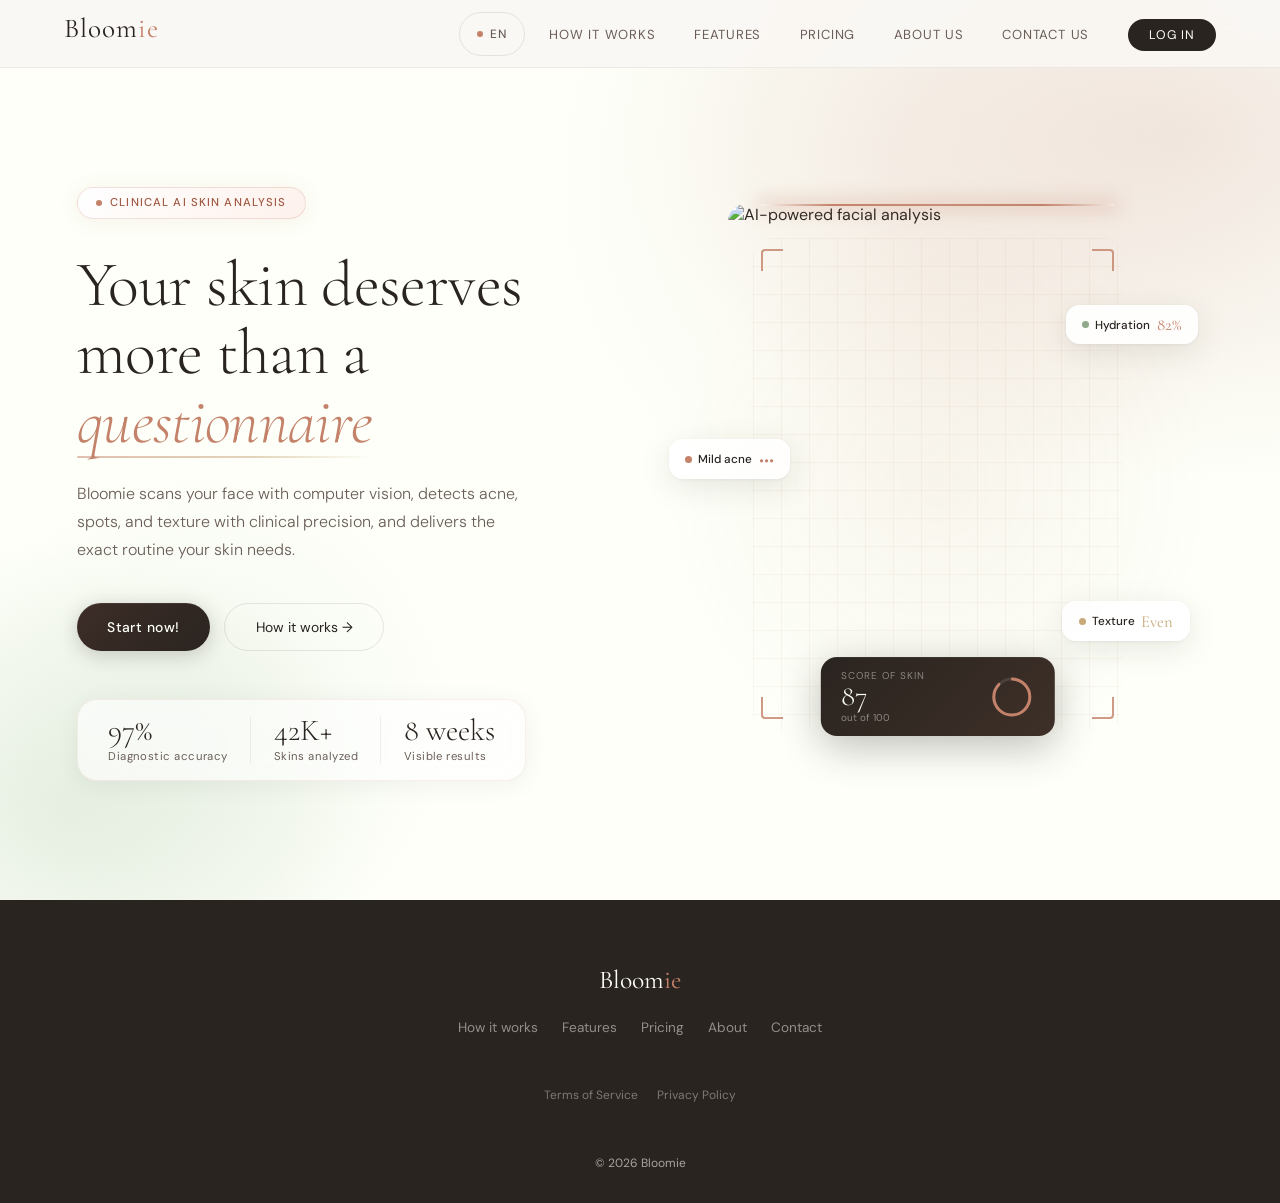
==== commit 4e539896: "feat(terms-and-conditions): add terms and conditions section in footer" ====
--- a/index.html
+++ b/index.html
@@ -128,6 +128,10 @@
           <a href="about.html" data-i18n="footer.about">About</a>
           <a href="contact.html" data-i18n="footer.contact">Contact</a>
         </nav>
+        <nav class="footer-legal" aria-label="Legal">
+          <a href="terms.html" data-i18n="footer.terms">Terms of Service</a>
+          <a href="privacy.html" data-i18n="footer.privacy">Privacy Policy</a>
+        </nav>
       </div>
       <p class="footer-copy">© 2026 Bloomie</p>
     </footer>
--- a/css/styles.css
+++ b/css/styles.css
@@ -2398,4 +2398,111 @@
     margin-top: 1rem;
     font-size: 0.7rem;
   }
+}
+
+/* ── LEGAL PAGES (Terms / Privacy) ──────────────────────────── */
+.legal-hero {
+  padding: 9rem 6vw 3rem;
+  text-align: center;
+  background:
+    radial-gradient(ellipse 70% 55% at 50% 0%, rgba(240,228,220,0.85) 0%, transparent 55%),
+    var(--cream);
+}
+
+.legal-hero-inner {
+  max-width: 760px;
+  margin: 0 auto;
+}
+
+.legal-updated {
+  font-size: 0.85rem;
+  color: var(--mid);
+  margin-top: -0.4rem;
+}
+
+.legal-content {
+  max-width: 760px;
+  margin: 0 auto;
+  padding: 2rem 6vw 6rem;
+}
+
+.legal-content h2 {
+  font-family: var(--ff-display);
+  font-weight: 500;
+  font-size: 1.5rem;
+  color: var(--charcoal);
+  margin: 2.6rem 0 0.8rem;
+}
+
+.legal-content h2:first-of-type {
+  margin-top: 0.5rem;
+}
+
+.legal-content p {
+  font-size: 0.95rem;
+  line-height: 1.75;
+  color: var(--mid);
+  margin-bottom: 0.9rem;
+}
+
+.legal-content ul,
+.legal-content ol {
+  padding-left: 1.3rem;
+  margin: 0 0 0.9rem;
+  color: var(--mid);
+  font-size: 0.95rem;
+  line-height: 1.75;
+}
+
+.legal-content li {
+  margin-bottom: 0.3rem;
+}
+
+.legal-content a {
+  color: var(--rose-deep);
+}
+
+.legal-table-wrap {
+  overflow-x: auto;
+  margin: 0 0 1.2rem;
+  border: 1px solid var(--border);
+  border-radius: 10px;
+}
+
+.legal-content table {
+  width: 100%;
+  border-collapse: collapse;
+  font-size: 0.88rem;
+}
+
+.legal-content th,
+.legal-content td {
+  text-align: left;
+  padding: 0.7rem 0.9rem;
+  border-bottom: 1px solid var(--border-light);
+  line-height: 1.5;
+}
+
+.legal-content th {
+  background: var(--mist);
+  color: var(--charcoal);
+  font-weight: 500;
+}
+
+.legal-content td {
+  color: var(--mid);
+}
+
+.legal-content tr:last-child td {
+  border-bottom: none;
+}
+
+@media (max-width: 480px) {
+  .legal-hero {
+    padding: 7rem 6vw 2rem;
+  }
+
+  .legal-content h2 {
+    font-size: 1.25rem;
+  }
 }
